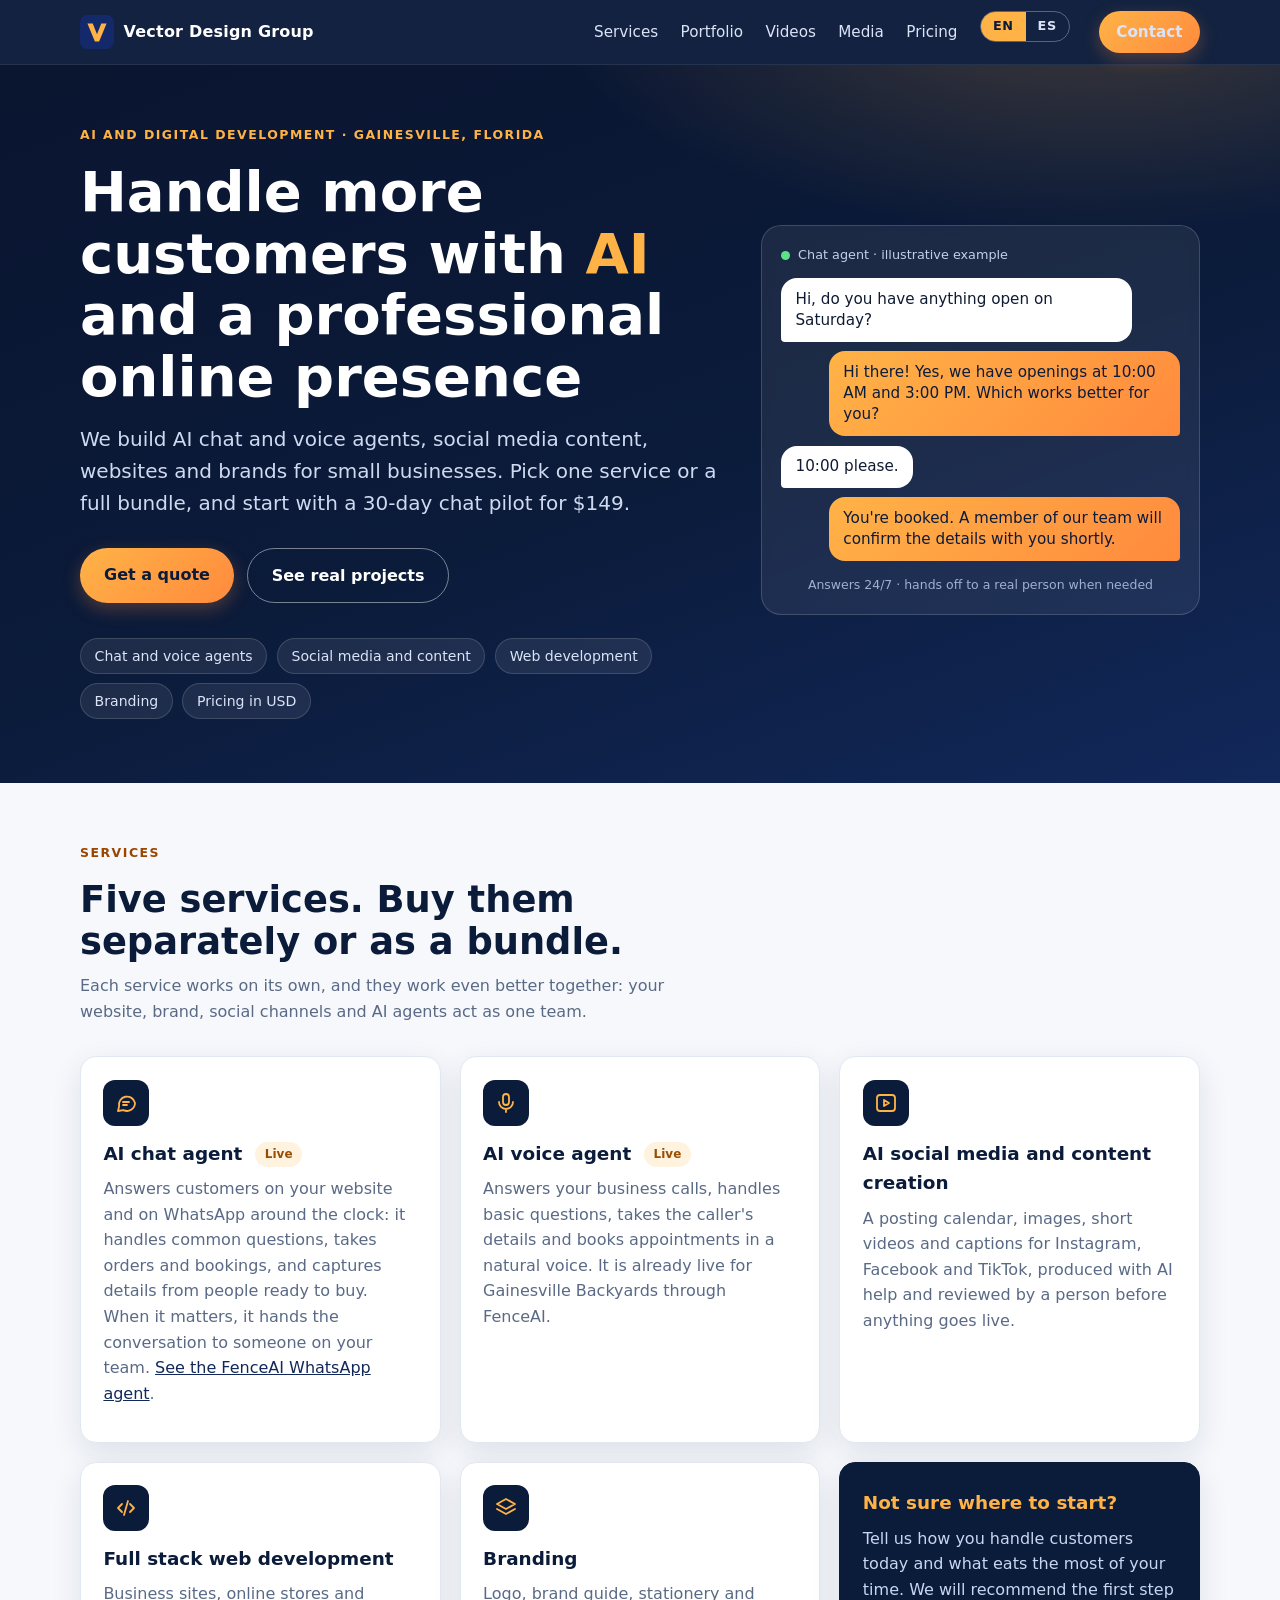
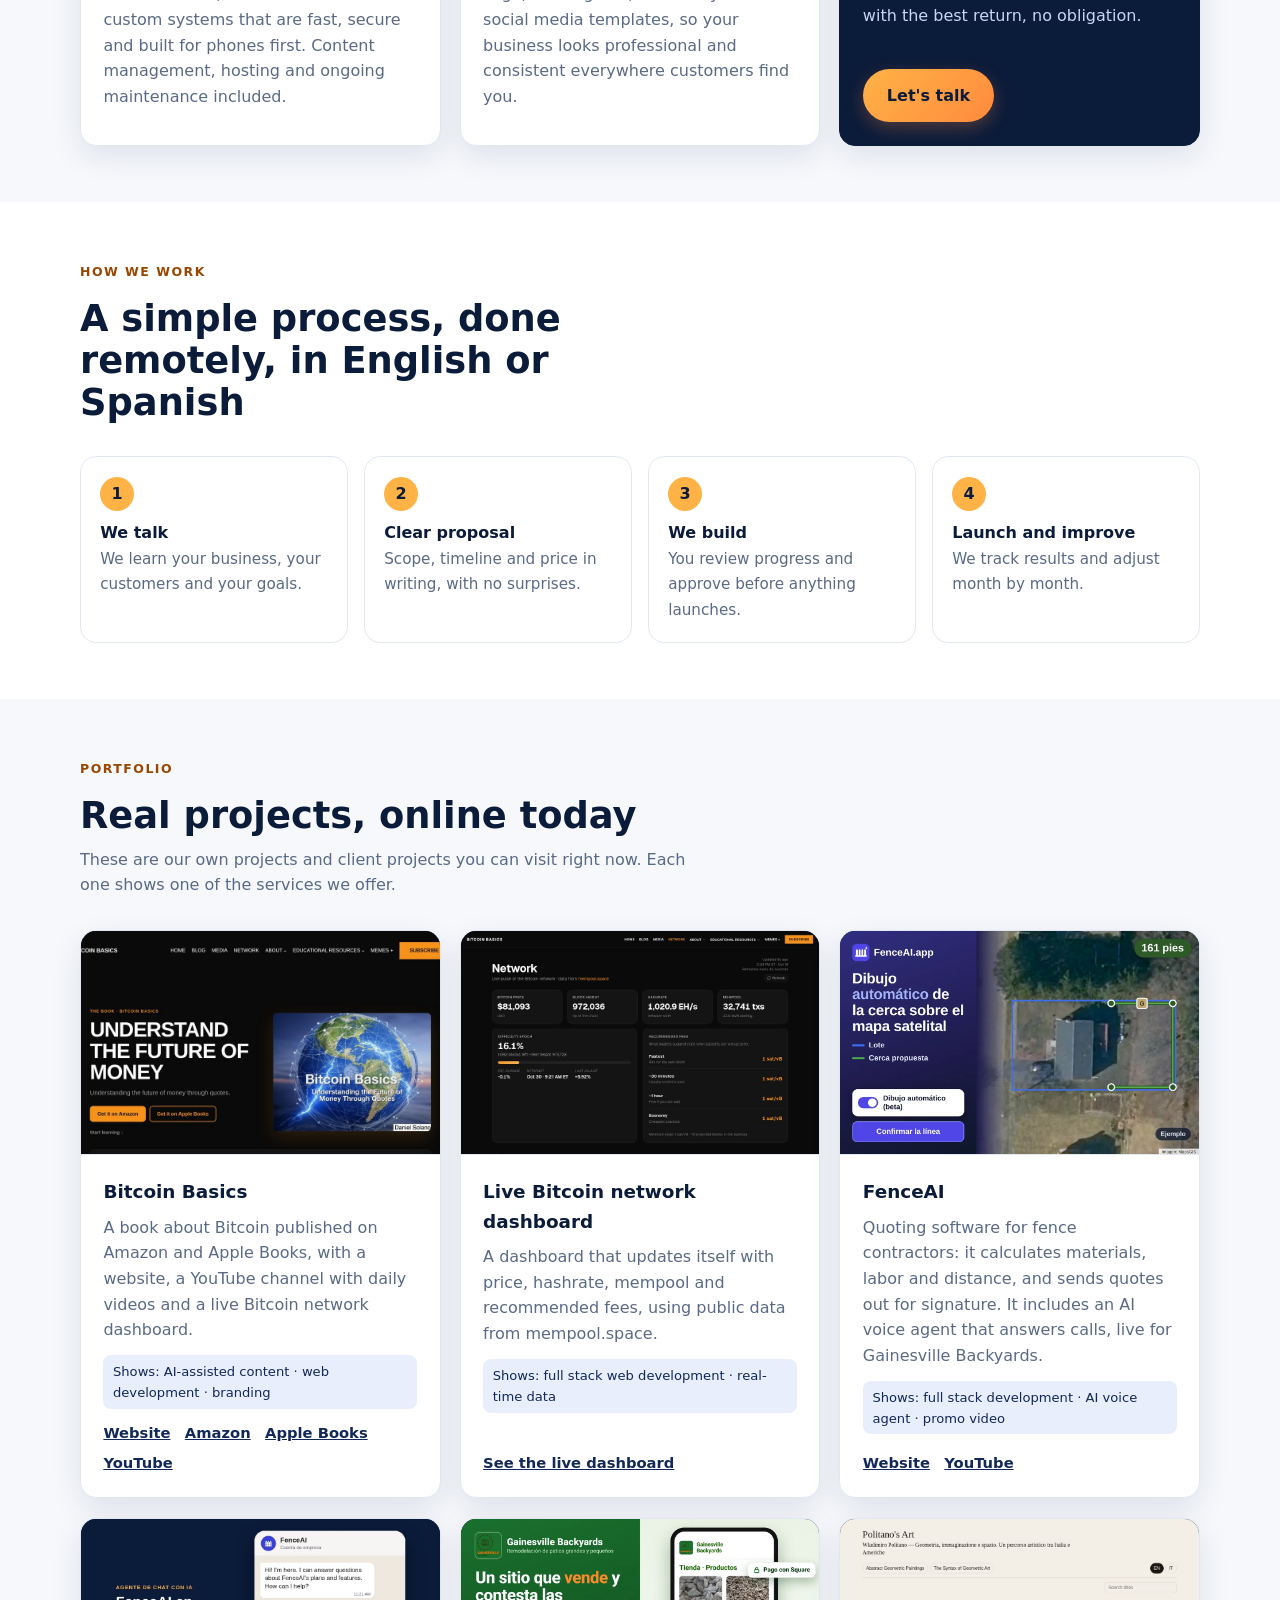
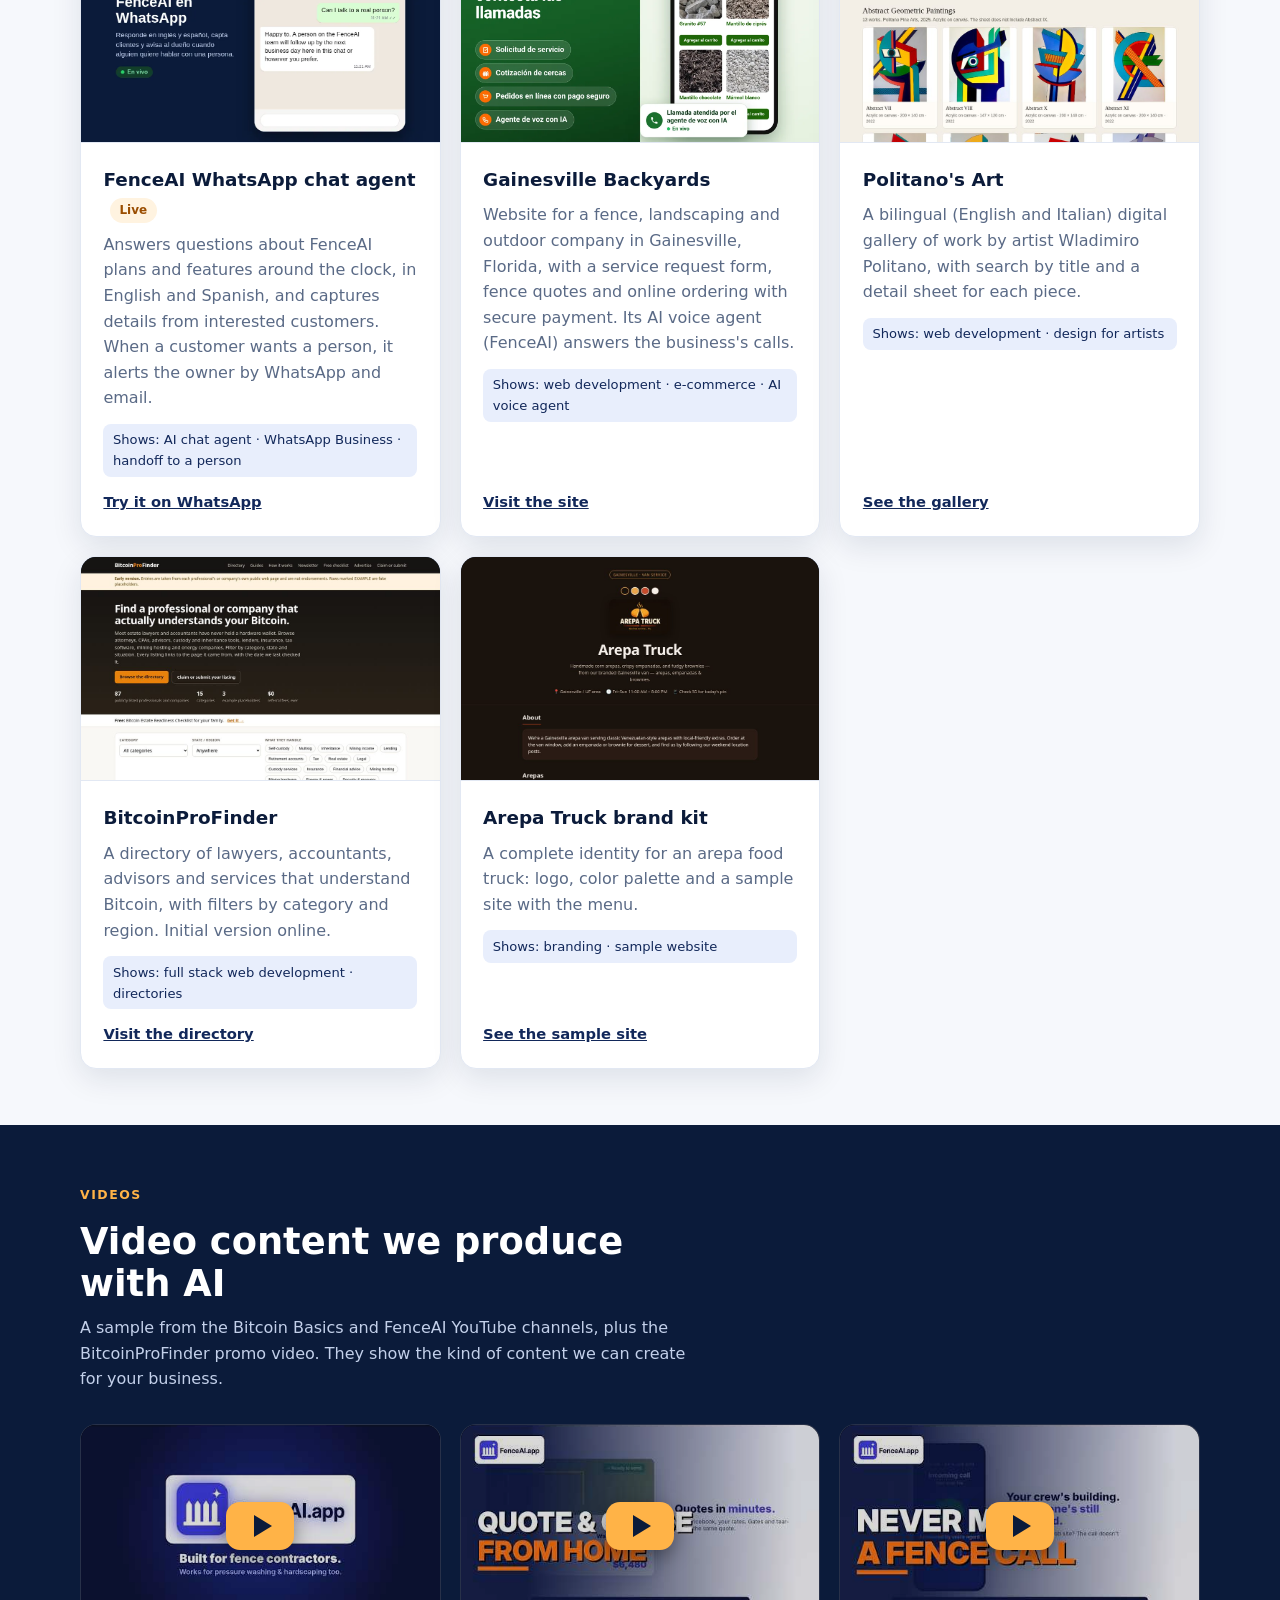
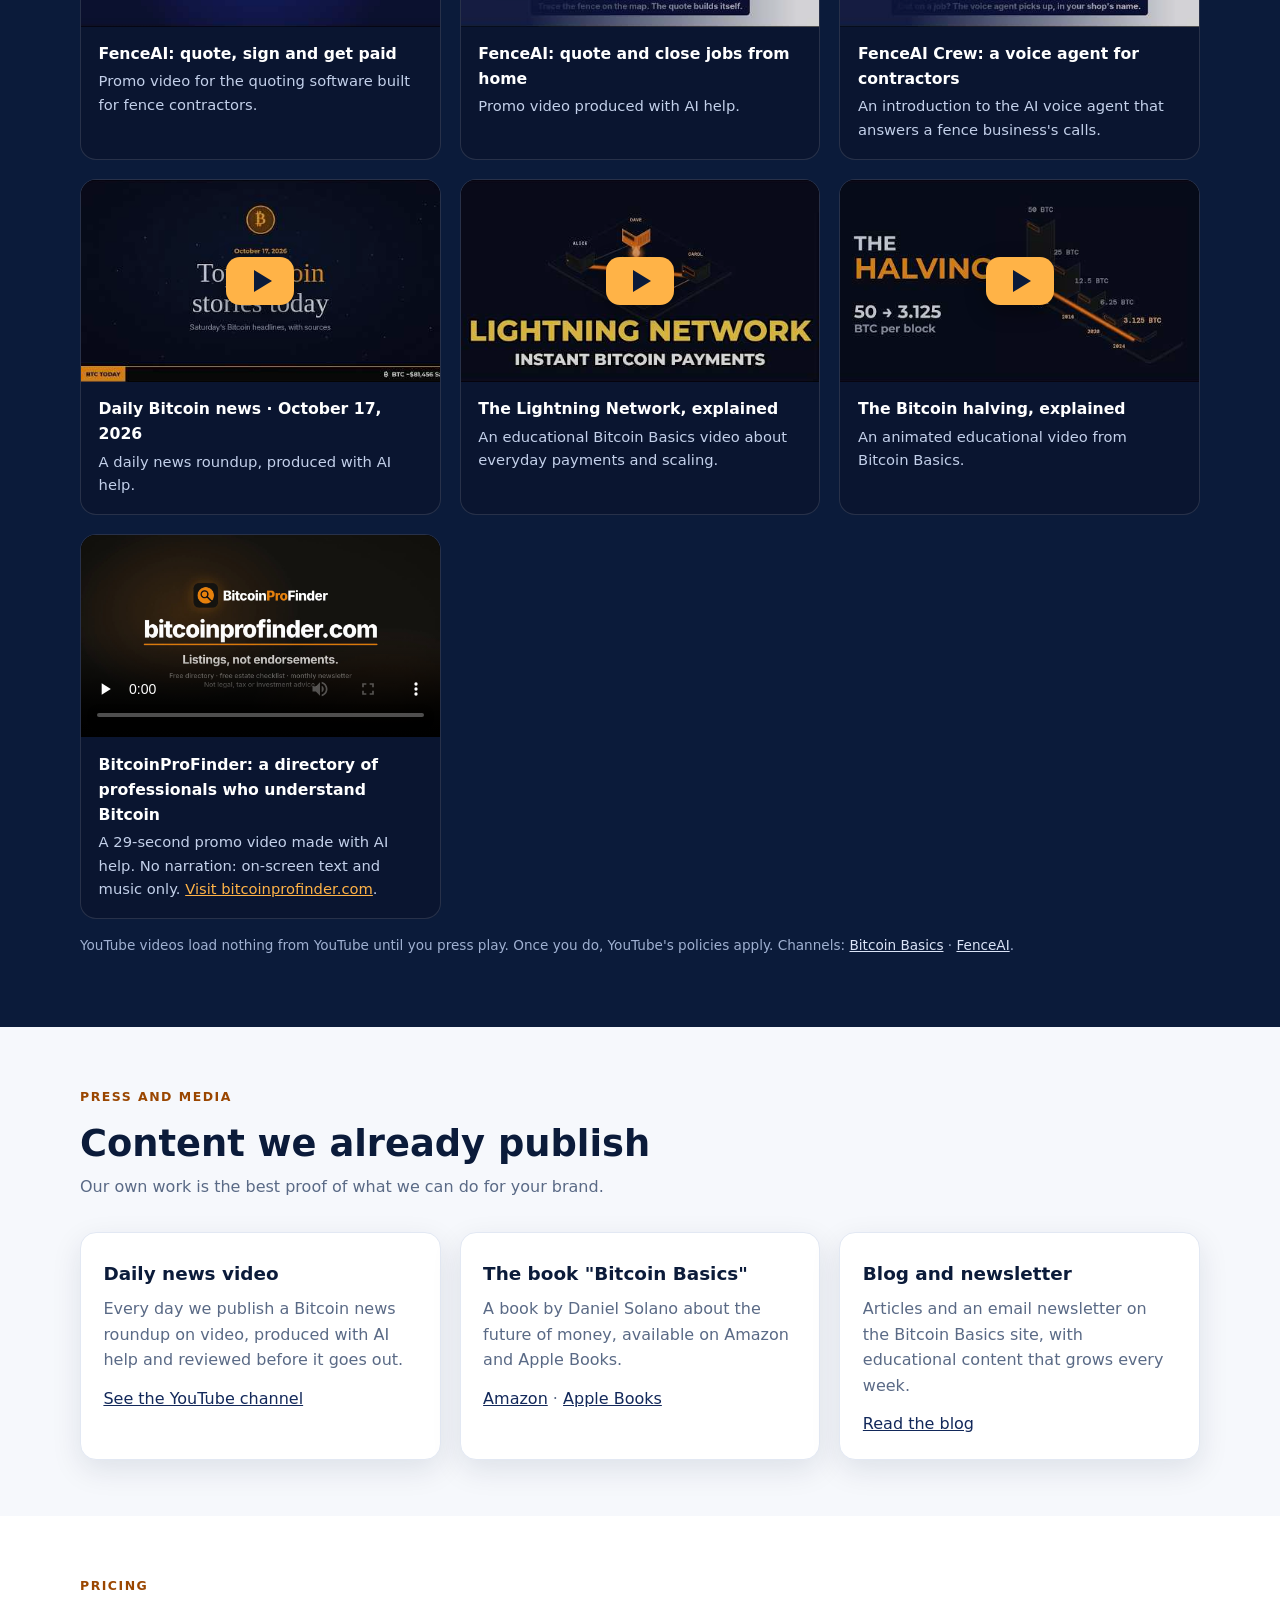
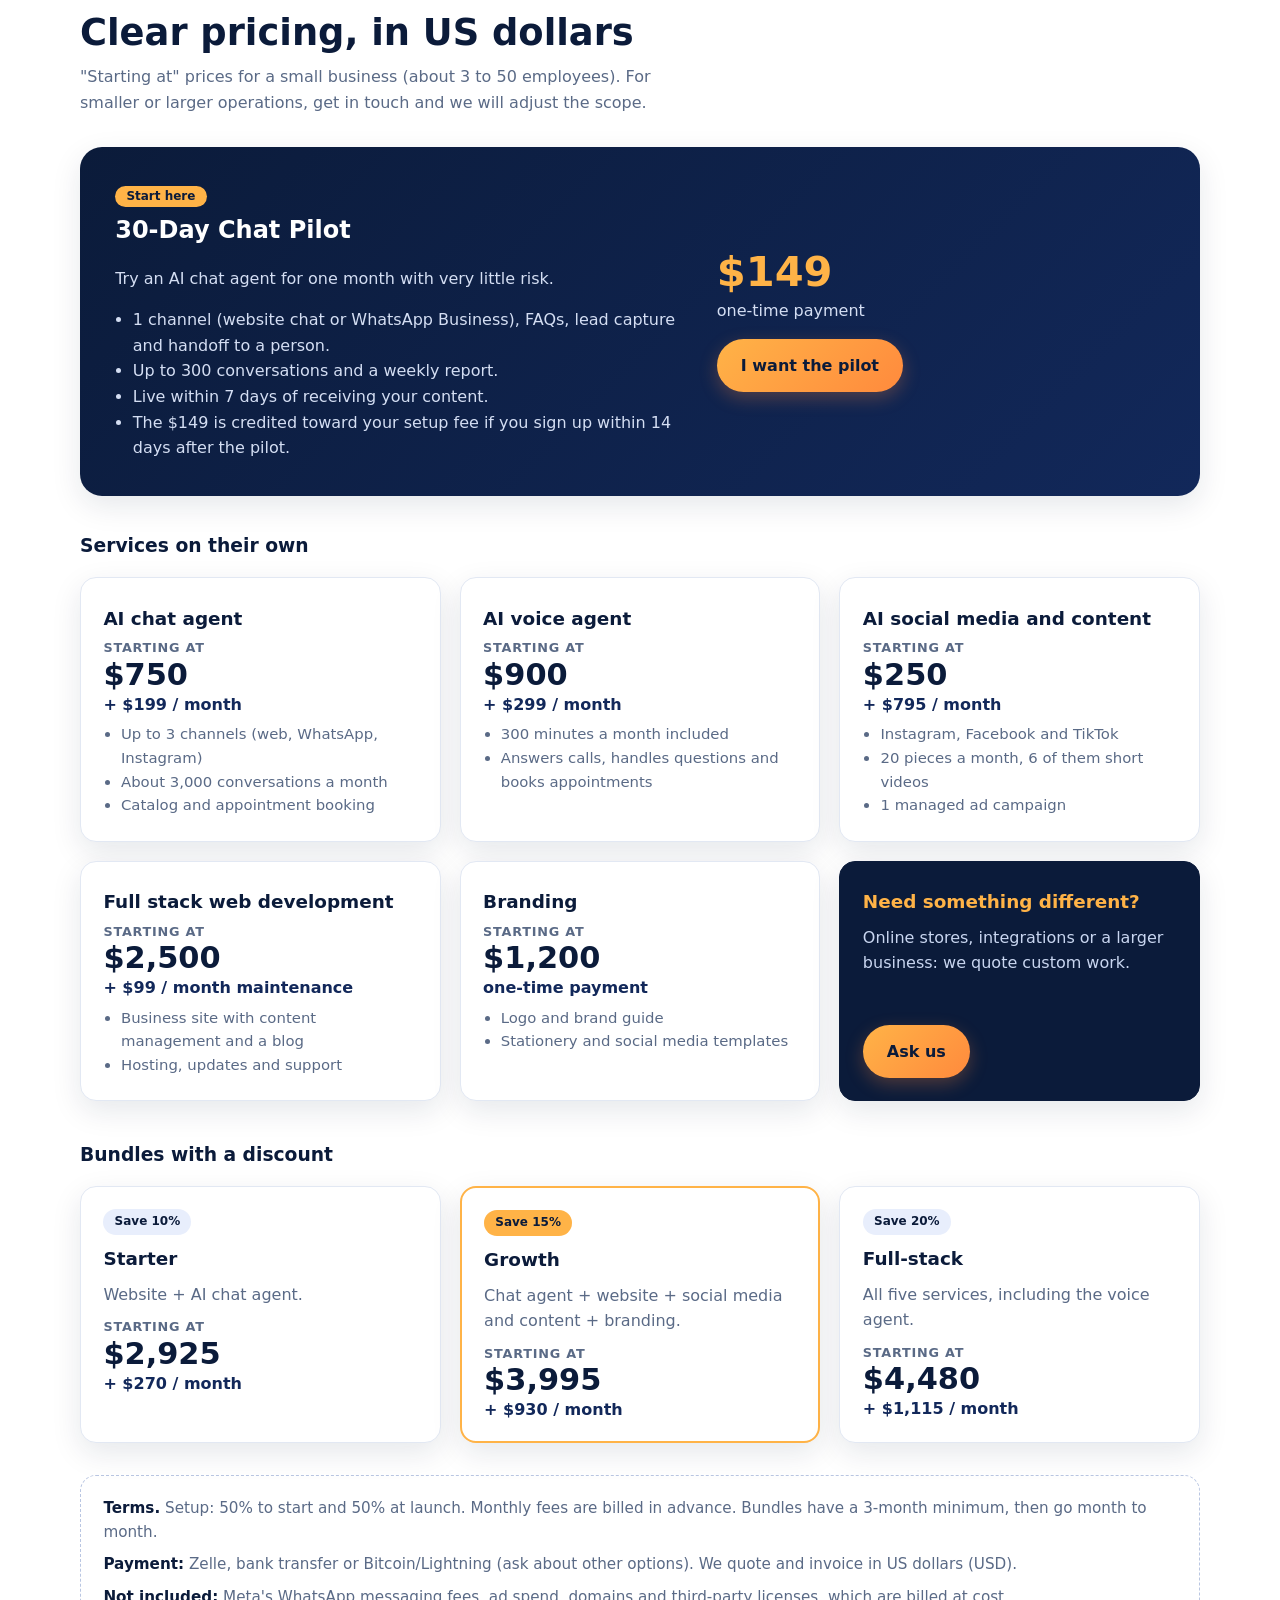
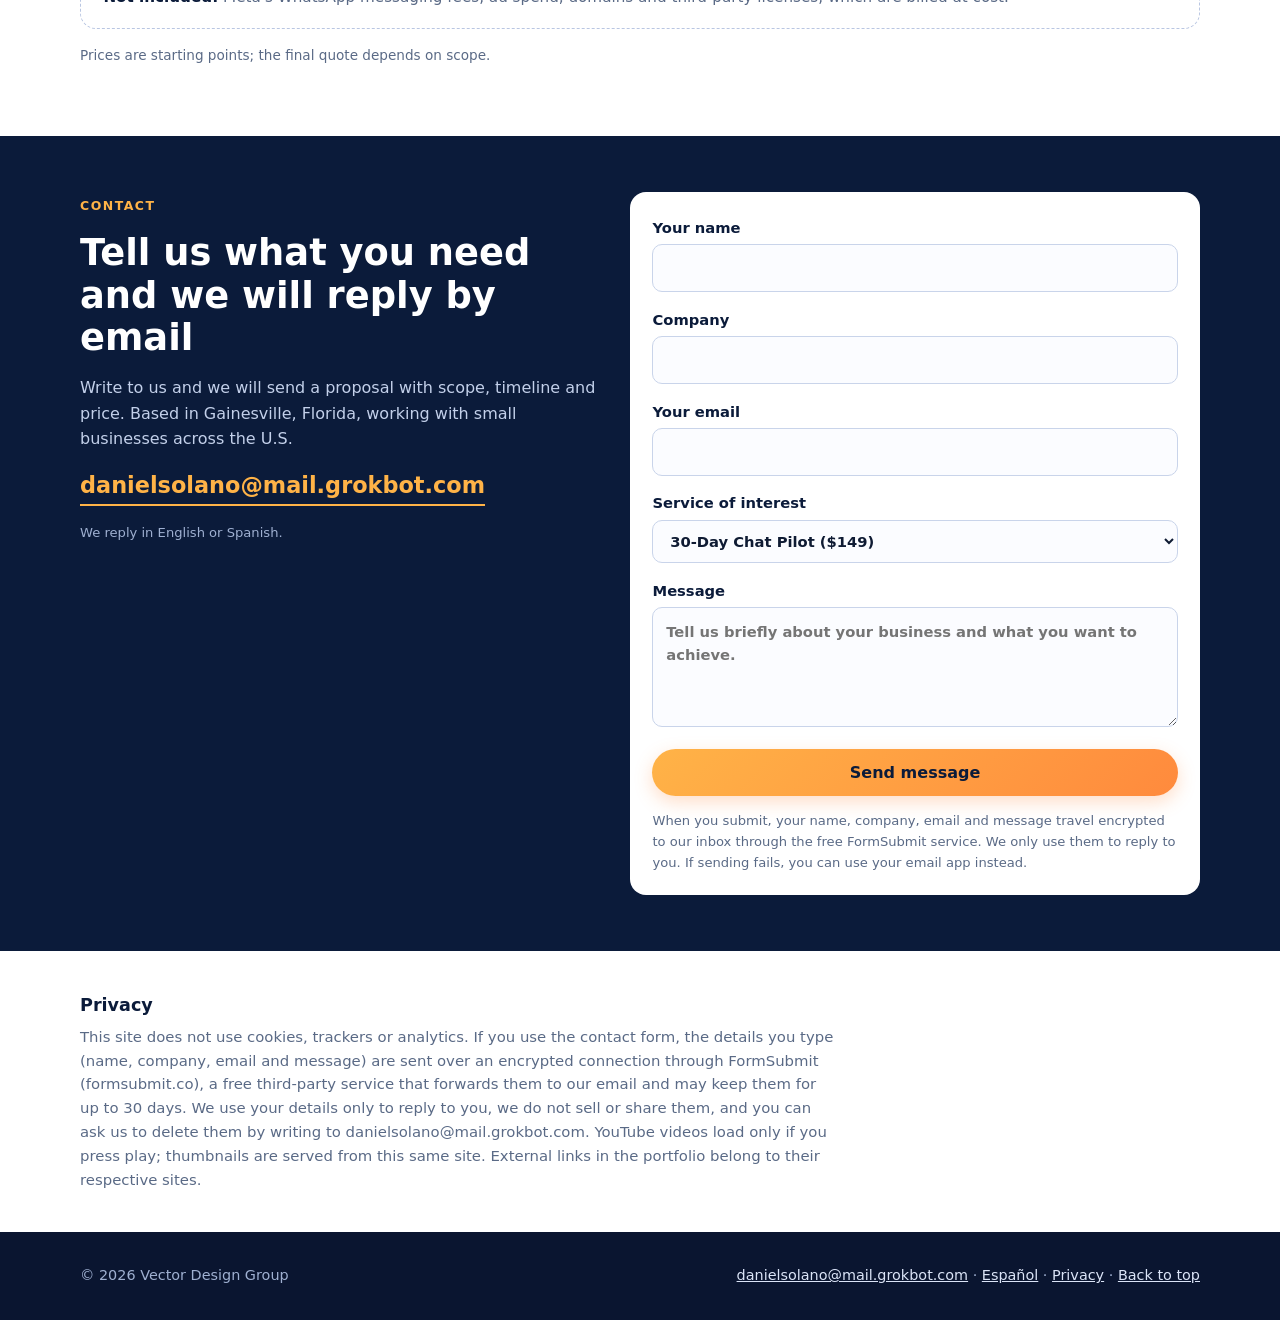
==== en/index.html @ 8db496e5 "Add English version for the USA (/en/) with USD pricing and EN/ES language switch" ====
<!doctype html>
<html lang="en">
<head>
<meta charset="utf-8">
<meta name="viewport" content="width=device-width,initial-scale=1">
<!-- ============================================================
  BRAND NAME (change it here):
  1) the BRAND constant in the <script> at the end of this file
     (updates the header, footer and email subject), and
  2) the <title>, og:title, og:site_name and twitter:title tags in this <head>
     (search and replace "Vector Design Group" in this file).
  The image ../assets/og.png also carries the name (generated from ../assets/og.html).
============================================================ -->
<title>Vector Design Group | AI agents, web and branding for small businesses</title>
<meta name="description" content="AI voice and chat agents, social media and content, full stack web development and branding for U.S. small businesses. Clear USD pricing, starting with a 30-day chat pilot for $149.">
<link rel="canonical" href="https://vectordesigngroup.github.io/consultoria-ia-es/en/">
<link rel="alternate" hreflang="en" href="https://vectordesigngroup.github.io/consultoria-ia-es/en/">
<link rel="alternate" hreflang="es" href="https://vectordesigngroup.github.io/consultoria-ia-es/">
<meta name="theme-color" content="#0b1b3a">
<link rel="icon" href="../assets/favicon.svg" type="image/svg+xml">
<link rel="icon" href="../assets/favicon.png" type="image/png" sizes="64x64">
<link rel="apple-touch-icon" href="../assets/favicon.png">
<meta property="og:type" content="website">
<meta property="og:locale" content="en_US">
<meta property="og:site_name" content="Vector Design Group">
<meta property="og:title" content="Vector Design Group | AI agents, web and branding for small businesses">
<meta property="og:description" content="AI voice and chat agents, social media content, web development and branding. Start with a 30-day chat pilot for $149.">
<meta property="og:url" content="https://vectordesigngroup.github.io/consultoria-ia-es/en/">
<meta property="og:image" content="https://vectordesigngroup.github.io/consultoria-ia-es/assets/og.png">
<meta property="og:image:width" content="1200">
<meta property="og:image:height" content="630">
<meta property="og:image:alt" content="Vector Design Group: AI and digital development for small businesses">
<meta name="twitter:card" content="summary_large_image">
<meta name="twitter:title" content="Vector Design Group | AI agents, web and branding for small businesses">
<meta name="twitter:description" content="AI voice and chat agents, social media content, web development and branding for U.S. small businesses.">
<meta name="twitter:image" content="https://vectordesigngroup.github.io/consultoria-ia-es/assets/og.png">
<link rel="stylesheet" href="../assets/styles.css">
<script type="application/ld+json">
{"@context":"https://schema.org","@type":"ProfessionalService","name":"Vector Design Group","url":"https://vectordesigngroup.github.io/consultoria-ia-es/en/","email":"danielsolano@mail.grokbot.com","description":"AI voice and chat agents, social media and content, full stack web development and branding for U.S. small businesses.","areaServed":"United States","address":{"@type":"PostalAddress","addressLocality":"Gainesville","addressRegion":"FL","addressCountry":"US"},"inLanguage":"en"}
</script>
</head>
<body>
<a class="skip" href="#content">Skip to content</a>

<header class="site-header">
  <div class="wrap bar">
    <a class="brand" href="#home">
      <svg viewBox="0 0 64 64" aria-hidden="true"><rect width="64" height="64" rx="14" fill="#13296a"/><path d="M14 16h10l8 20 8-20h10L36 50h-8z" fill="#ffb347"/></svg>
      <span data-brand>Vector Design Group</span>
    </a>
    <button class="nav-toggle" aria-expanded="false" aria-controls="nav">Menu</button>
    <nav class="nav" id="nav" aria-label="Main">
      <a href="#services">Services</a>
      <a href="#portfolio">Portfolio</a>
      <a href="#videos">Videos</a>
      <a href="#media">Media</a>
      <a href="#pricing">Pricing</a>
      <span class="langsw" role="group" aria-label="Language"><a href="./" lang="en" hreflang="en" aria-current="true">EN</a><a href="../" lang="es" hreflang="es">ES</a></span>
      <a class="btn" href="#contact">Contact</a>
    </nav>
  </div>
</header>

<main id="content">
<section class="hero" id="home">
  <div class="wrap hero-grid">
   <div>
    <span class="eyebrow">AI and digital development · Gainesville, Florida</span>
    <h1>Handle more customers with <em>AI</em> and a professional online presence</h1>
    <p class="lead">We build AI chat and voice agents, social media content, websites and brands for small businesses. Pick one service or a full bundle, and start with a 30-day chat pilot for $149.</p>
    <div class="cta">
      <a class="btn" href="#contact">Get a quote</a>
      <a class="btn ghost" href="#portfolio">See real projects</a>
    </div>
    <ul class="chips" aria-label="What we offer">
      <li>Chat and voice agents</li><li>Social media and content</li><li>Web development</li><li>Branding</li><li>Pricing in USD</li>
    </ul>
   </div>
   <aside class="mock" aria-label="Illustrative example of a conversation with a chat agent">
    <div class="mock-top"><span class="dot"></span> Chat agent · illustrative example</div>
    <p class="msg in">Hi, do you have anything open on Saturday?</p>
    <p class="msg out">Hi there! Yes, we have openings at 10:00 AM and 3:00 PM. Which works better for you?</p>
    <p class="msg in">10:00 please.</p>
    <p class="msg out">You're booked. A member of our team will confirm the details with you shortly.</p>
    <p class="mock-foot">Answers 24/7 · hands off to a real person when needed</p>
   </aside>
  </div>
</section>

<section id="services">
  <div class="wrap">
    <div class="sec-head">
      <span class="eyebrow">Services</span>
      <h2>Five services. Buy them separately or as a bundle.</h2>
      <p>Each service works on its own, and they work even better together: your website, brand, social channels and AI agents act as one team.</p>
    </div>
    <div class="grid c3">
      <article class="card">
        <div class="icon"><svg viewBox="0 0 24 24" aria-hidden="true"><path d="M21 12a8 8 0 0 1-11.6 7.1L4 20l1.1-4.6A8 8 0 1 1 21 12z"/><path d="M9 11h6M9 14h4"/></svg></div>
        <h3>AI chat agent <span class="tag">Live</span></h3>
        <p>Answers customers on your website and on WhatsApp around the clock: it handles common questions, takes orders and bookings, and captures details from people ready to buy. When it matters, it hands the conversation to someone on your team. <a href="#fenceai-whatsapp">See the FenceAI WhatsApp agent</a>.</p>
      </article>
      <article class="card">
        <div class="icon"><svg viewBox="0 0 24 24" aria-hidden="true"><rect x="9" y="3" width="6" height="11" rx="3"/><path d="M5 11a7 7 0 0 0 14 0M12 18v3"/></svg></div>
        <h3>AI voice agent <span class="tag">Live</span></h3>
        <p>Answers your business calls, handles basic questions, takes the caller's details and books appointments in a natural voice. It is already live for Gainesville Backyards through FenceAI.</p>
      </article>
      <article class="card">
        <div class="icon"><svg viewBox="0 0 24 24" aria-hidden="true"><rect x="3" y="4" width="18" height="16" rx="3"/><path d="m10 9 5 3-5 3z"/></svg></div>
        <h3>AI social media and content creation</h3>
        <p>A posting calendar, images, short videos and captions for Instagram, Facebook and TikTok, produced with AI help and reviewed by a person before anything goes live.</p>
      </article>
      <article class="card">
        <div class="icon"><svg viewBox="0 0 24 24" aria-hidden="true"><path d="m8 8-4 4 4 4M16 8l4 4-4 4M14 5l-4 14"/></svg></div>
        <h3>Full stack web development</h3>
        <p>Business sites, online stores and custom systems that are fast, secure and built for phones first. Content management, hosting and ongoing maintenance included.</p>
      </article>
      <article class="card">
        <div class="icon"><svg viewBox="0 0 24 24" aria-hidden="true"><path d="M12 3 3 8l9 5 9-5z"/><path d="m3 13 9 5 9-5"/></svg></div>
        <h3>Branding</h3>
        <p>Logo, brand guide, stationery and social media templates, so your business looks professional and consistent everywhere customers find you.</p>
      </article>
      <article class="card" style="background:var(--navy);color:#fff;border-color:var(--navy)">
        <h3 style="color:var(--accent)">Not sure where to start?</h3>
        <p style="color:#c9d6f0">Tell us how you handle customers today and what eats the most of your time. We will recommend the first step with the best return, no obligation.</p>
        <a class="btn" href="#contact" style="margin-top:auto;align-self:flex-start">Let's talk</a>
      </article>
    </div>
  </div>
</section>

<section class="alt" id="how-we-work">
  <div class="wrap">
    <div class="sec-head">
      <span class="eyebrow">How we work</span>
      <h2>A simple process, done remotely, in English or Spanish</h2>
    </div>
    <ol class="steps">
      <li><strong>We talk</strong><span>We learn your business, your customers and your goals.</span></li>
      <li><strong>Clear proposal</strong><span>Scope, timeline and price in writing, with no surprises.</span></li>
      <li><strong>We build</strong><span>You review progress and approve before anything launches.</span></li>
      <li><strong>Launch and improve</strong><span>We track results and adjust month by month.</span></li>
    </ol>
  </div>
</section>

<section id="portfolio">
  <div class="wrap">
    <div class="sec-head">
      <span class="eyebrow">Portfolio</span>
      <h2>Real projects, online today</h2>
      <p>These are our own projects and client projects you can visit right now. Each one shows one of the services we offer.</p>
    </div>
    <div class="grid c3">
      <article class="card proj">
        <img src="../assets/img/bitcoinbasics.jpg" width="1000" height="562" loading="lazy" alt="Home page of the Bitcoin Basics website with the book cover">
        <div class="body">
          <h3>Bitcoin Basics</h3>
          <p>A book about Bitcoin published on Amazon and Apple Books, with a website, a YouTube channel with daily videos and a live Bitcoin network dashboard.</p>
          <div class="demo">Shows: AI-assisted content · web development · branding</div>
          <div class="links">
            <a href="https://bitcoinbasicsbook.com" target="_blank" rel="noopener">Website</a>
            <a href="https://www.amazon.com/dp/B0DXBVWNL7" target="_blank" rel="noopener">Amazon</a>
            <a href="https://books.apple.com/us/book/id6747541944" target="_blank" rel="noopener">Apple Books</a>
            <a href="https://www.youtube.com/@bitcoinbasics-book" target="_blank" rel="noopener">YouTube</a>
          </div>
        </div>
      </article>
      <article class="card proj">
        <img src="../assets/img/network.jpg" width="1000" height="625" loading="lazy" alt="Live Bitcoin network dashboard showing price, block height, hashrate and fees">
        <div class="body">
          <h3>Live Bitcoin network dashboard</h3>
          <p>A dashboard that updates itself with price, hashrate, mempool and recommended fees, using public data from mempool.space.</p>
          <div class="demo">Shows: full stack web development · real-time data</div>
          <div class="links"><a href="https://bitcoin-basics-network.vercel.app" target="_blank" rel="noopener">See the live dashboard</a></div>
        </div>
      </article>
      <article class="card proj">
        <img src="../assets/img/fenceai-mapa-satelital.webp" width="1200" height="750" loading="lazy" decoding="async" alt="Example of FenceAI auto-draw on an aerial image of a house: the property outline in blue and the proposed fence in green around the backyard, with a gate marked and a total length of 161 feet. Beside it, the auto-draw toggle (beta) and the Confirm line button">
        <div class="body">
          <h3>FenceAI</h3>
          <p>Quoting software for fence contractors: it calculates materials, labor and distance, and sends quotes out for signature. It includes an AI voice agent that answers calls, live for Gainesville Backyards.</p>
          <div class="demo">Shows: full stack development · AI voice agent · promo video</div>
          <div class="links">
            <a href="https://fenceai.app" target="_blank" rel="noopener">Website</a>
            <a href="https://www.youtube.com/@FenceAI" target="_blank" rel="noopener">YouTube</a>
          </div>
        </div>
      </article>
      <article class="card proj" id="fenceai-whatsapp">
        <img src="../assets/img/fenceai-whatsapp.webp" width="1000" height="625" loading="lazy" decoding="async" alt="WhatsApp conversation with the FenceAI agent: it greets the customer, offers to answer questions about plans and features, and when the customer asks for a person it confirms that someone from the team will follow up">
        <div class="body">
          <h3>FenceAI WhatsApp chat agent <span class="tag">Live</span></h3>
          <p>Answers questions about FenceAI plans and features around the clock, in English and Spanish, and captures details from interested customers. When a customer wants a person, it alerts the owner by WhatsApp and email.</p>
          <div class="demo">Shows: AI chat agent · WhatsApp Business · handoff to a person</div>
          <div class="links"><a href="https://wa.me/16202998684?text=Hi%20FenceAI" target="_blank" rel="noopener">Try it on WhatsApp</a></div>
        </div>
      </article>
      <article class="card proj">
        <img src="../assets/img/gbackyards-tienda.webp" width="1200" height="750" loading="lazy" decoding="async" alt="Gainesville Backyards: a site that sells and answers the phone. A phone shows the online store with granite, cypress mulch, chocolate mulch and white marble, each with an add to cart button, next to notices for Square payment and a call answered by the AI voice agent. Beside it: service request, fence quote, online orders with secure payment and AI voice agent">
        <div class="body">
          <h3>Gainesville Backyards</h3>
          <p>Website for a fence, landscaping and outdoor company in Gainesville, Florida, with a service request form, fence quotes and online ordering with secure payment. Its AI voice agent (FenceAI) answers the business's calls.</p>
          <div class="demo">Shows: web development · e-commerce · AI voice agent</div>
          <div class="links"><a href="https://gainesvillebackyards.com" target="_blank" rel="noopener">Visit the site</a></div>
        </div>
      </article>
      <article class="card proj">
        <img src="../assets/img/politano.jpg" width="1000" height="625" loading="lazy" alt="Politano's Art online gallery with abstract geometric paintings">
        <div class="body">
          <h3>Politano's Art</h3>
          <p>A bilingual (English and Italian) digital gallery of work by artist Wladimiro Politano, with search by title and a detail sheet for each piece.</p>
          <div class="demo">Shows: web development · design for artists</div>
          <div class="links"><a href="https://vectordesigngroup.github.io/politano-art/" target="_blank" rel="noopener">See the gallery</a></div>
        </div>
      </article>
      <article class="card proj">
        <img src="../assets/img/bpf.jpg" width="1000" height="625" loading="lazy" alt="BitcoinProFinder directory with filters by category and state">
        <div class="body">
          <h3>BitcoinProFinder</h3>
          <p>A directory of lawyers, accountants, advisors and services that understand Bitcoin, with filters by category and region. Initial version online.</p>
          <div class="demo">Shows: full stack web development · directories</div>
          <div class="links"><a href="https://bitcoinprofinder.com" target="_blank" rel="noopener">Visit the directory</a></div>
        </div>
      </article>
      <article class="card proj">
        <img src="../assets/img/arepa.jpg" width="1000" height="625" loading="lazy" alt="Arepa Truck sample site with logo and color palette">
        <div class="body">
          <h3>Arepa Truck brand kit</h3>
          <p>A complete identity for an arepa food truck: logo, color palette and a sample site with the menu.</p>
          <div class="demo">Shows: branding · sample website</div>
          <div class="links"><a href="https://vectordesigngroup.github.io/arepa-truck-gnv/" target="_blank" rel="noopener">See the sample site</a></div>
        </div>
      </article>
    </div>
  </div>
</section>

<section class="dark-sec" id="videos">
  <div class="wrap">
    <div class="sec-head">
      <span class="eyebrow">Videos</span>
      <h2>Video content we produce with AI</h2>
      <p>A sample from the Bitcoin Basics and FenceAI YouTube channels, plus the BitcoinProFinder promo video. They show the kind of content we can create for your business.</p>
    </div>
    <div class="grid c3">
      <figure class="video">
        <button class="yt" type="button" data-yt="Sfcc4AHfA6c" data-title="FenceAI: quote, sign and get paid" aria-label="Play video: FenceAI, quote, sign and get paid">
          <img src="../assets/thumbs/Sfcc4AHfA6c.jpg" width="480" height="360" loading="lazy" alt="Thumbnail of the FenceAI promo video"><span class="play"></span></button>
        <figcaption><strong>FenceAI: quote, sign and get paid</strong>Promo video for the quoting software built for fence contractors.</figcaption>
      </figure>
      <figure class="video">
        <button class="yt" type="button" data-yt="bp-xf2aE8tk" data-title="FenceAI: close jobs from home" aria-label="Play video: FenceAI, close jobs from home">
          <img src="../assets/thumbs/bp-xf2aE8tk.jpg" width="480" height="360" loading="lazy" alt="Thumbnail of the FenceAI video about quoting from home"><span class="play"></span></button>
        <figcaption><strong>FenceAI: quote and close jobs from home</strong>Promo video produced with AI help.</figcaption>
      </figure>
      <figure class="video">
        <button class="yt" type="button" data-yt="46qOiFohtXw" data-title="FenceAI Crew: a voice agent for contractors" aria-label="Play video: FenceAI Crew, a voice agent for contractors">
          <img src="../assets/thumbs/46qOiFohtXw.jpg" width="480" height="360" loading="lazy" alt="Thumbnail of the video about the FenceAI Crew voice agent"><span class="play"></span></button>
        <figcaption><strong>FenceAI Crew: a voice agent for contractors</strong>An introduction to the AI voice agent that answers a fence business's calls.</figcaption>
      </figure>
      <figure class="video">
        <button class="yt" type="button" data-yt="Y1odNfeomoY" data-title="Daily Bitcoin news, October 17, 2026" aria-label="Play video: daily Bitcoin news for October 17, 2026">
          <img src="../assets/thumbs/Y1odNfeomoY.jpg" width="480" height="360" loading="lazy" alt="Thumbnail of the daily Bitcoin news video"><span class="play"></span></button>
        <figcaption><strong>Daily Bitcoin news · October 17, 2026</strong>A daily news roundup, produced with AI help.</figcaption>
      </figure>
      <figure class="video">
        <button class="yt" type="button" data-yt="lJUx8ec4j5s" data-title="The Lightning Network explained" aria-label="Play video: the Lightning Network explained">
          <img src="../assets/thumbs/lJUx8ec4j5s.jpg" width="480" height="360" loading="lazy" alt="Thumbnail of the video explaining the Lightning Network"><span class="play"></span></button>
        <figcaption><strong>The Lightning Network, explained</strong>An educational Bitcoin Basics video about everyday payments and scaling.</figcaption>
      </figure>
      <figure class="video">
        <button class="yt" type="button" data-yt="b91aWRm0B8I" data-title="The Bitcoin halving explained" aria-label="Play video: the Bitcoin halving explained">
          <img src="../assets/thumbs/b91aWRm0B8I.jpg" width="480" height="360" loading="lazy" alt="Thumbnail of the video explaining the Bitcoin halving"><span class="play"></span></button>
        <figcaption><strong>The Bitcoin halving, explained</strong>An animated educational video from Bitcoin Basics.</figcaption>
      </figure>
      <figure class="video">
        <video controls preload="none" playsinline poster="../assets/bitcoinprofinder-poster.jpg" width="1280" height="720" aria-label="BitcoinProFinder promo video (no narration)">
          <source src="../assets/bitcoinprofinder-promo.mp4" type="video/mp4">
        </video>
        <figcaption><strong>BitcoinProFinder: a directory of professionals who understand Bitcoin</strong>A 29-second promo video made with AI help. No narration: on-screen text and music only. <a href="https://bitcoinprofinder.com" target="_blank" rel="noopener" style="color:#ffb347">Visit bitcoinprofinder.com</a>.</figcaption>
      </figure>
    </div>
    <p class="note">YouTube videos load nothing from YouTube until you press play. Once you do, YouTube's policies apply.
      Channels: <a href="https://www.youtube.com/@bitcoinbasics-book" target="_blank" rel="noopener" style="color:#dbe4f7">Bitcoin Basics</a> · <a href="https://www.youtube.com/@FenceAI" target="_blank" rel="noopener" style="color:#dbe4f7">FenceAI</a>.</p>
  </div>
</section>

<section id="media">
  <div class="wrap">
    <div class="sec-head">
      <span class="eyebrow">Press and media</span>
      <h2>Content we already publish</h2>
      <p>Our own work is the best proof of what we can do for your brand.</p>
    </div>
    <div class="grid c3">
      <article class="card">
        <h3>Daily news video</h3>
        <p>Every day we publish a Bitcoin news roundup on video, produced with AI help and reviewed before it goes out.</p>
        <a href="https://www.youtube.com/@bitcoinbasics-book" target="_blank" rel="noopener">See the YouTube channel</a>
      </article>
      <article class="card">
        <h3>The book "Bitcoin Basics"</h3>
        <p>A book by Daniel Solano about the future of money, available on Amazon and Apple Books.</p>
        <p><a href="https://www.amazon.com/dp/B0DXBVWNL7" target="_blank" rel="noopener">Amazon</a> · <a href="https://books.apple.com/us/book/id6747541944" target="_blank" rel="noopener">Apple Books</a></p>
      </article>
      <article class="card">
        <h3>Blog and newsletter</h3>
        <p>Articles and an email newsletter on the Bitcoin Basics site, with educational content that grows every week.</p>
        <a href="https://bitcoinbasicsbook.com/blog/" target="_blank" rel="noopener">Read the blog</a>
      </article>
    </div>
  </div>
</section>

<section class="alt" id="pricing">
  <div class="wrap">
    <div class="sec-head">
      <span class="eyebrow">Pricing</span>
      <h2>Clear pricing, in US dollars</h2>
      <p>"Starting at" prices for a small business (about 3 to 50 employees). For smaller or larger operations, get in touch and we will adjust the scope.</p>
    </div>

    <div class="pilot">
      <div>
        <span class="badge">Start here</span>
        <h3>30-Day Chat Pilot</h3>
        <p>Try an AI chat agent for one month with very little risk.</p>
        <ul>
          <li>1 channel (website chat or WhatsApp Business), FAQs, lead capture and handoff to a person.</li>
          <li>Up to 300 conversations and a weekly report.</li>
          <li>Live within 7 days of receiving your content.</li>
          <li>The $149 is credited toward your setup fee if you sign up within 14 days after the pilot.</li>
        </ul>
      </div>
      <div>
        <div class="big">$149</div>
        <p style="margin:.3rem 0 1rem">one-time payment</p>
        <a class="btn" href="#contact" data-interest="30-Day Chat Pilot ($149)">I want the pilot</a>
      </div>
    </div>

    <h3 style="color:var(--navy);margin:2.2rem 0 1rem">Services on their own</h3>
    <div class="grid c3">
      <article class="card"><h3>AI chat agent</h3><div class="price"><small>starting at</small>$750<span class="mo">+ $199 / month</span></div><ul><li>Up to 3 channels (web, WhatsApp, Instagram)</li><li>About 3,000 conversations a month</li><li>Catalog and appointment booking</li></ul></article>
      <article class="card"><h3>AI voice agent</h3><div class="price"><small>starting at</small>$900<span class="mo">+ $299 / month</span></div><ul><li>300 minutes a month included</li><li>Answers calls, handles questions and books appointments</li></ul></article>
      <article class="card"><h3>AI social media and content</h3><div class="price"><small>starting at</small>$250<span class="mo">+ $795 / month</span></div><ul><li>Instagram, Facebook and TikTok</li><li>20 pieces a month, 6 of them short videos</li><li>1 managed ad campaign</li></ul></article>
      <article class="card"><h3>Full stack web development</h3><div class="price"><small>starting at</small>$2,500<span class="mo">+ $99 / month maintenance</span></div><ul><li>Business site with content management and a blog</li><li>Hosting, updates and support</li></ul></article>
      <article class="card"><h3>Branding</h3><div class="price"><small>starting at</small>$1,200<span class="mo">one-time payment</span></div><ul><li>Logo and brand guide</li><li>Stationery and social media templates</li></ul></article>
      <article class="card" style="background:var(--navy);border-color:var(--navy);color:#fff"><h3 style="color:var(--accent)">Need something different?</h3><p style="color:#c9d6f0">Online stores, integrations or a larger business: we quote custom work.</p><a class="btn" href="#contact" style="margin-top:auto;align-self:flex-start">Ask us</a></article>
    </div>

    <h3 style="color:var(--navy);margin:2.4rem 0 1rem">Bundles with a discount</h3>
    <div class="grid c3">
      <article class="card"><span class="badge" style="background:#e8eefc;color:var(--navy)">Save 10%</span><h3>Starter</h3><p>Website + AI chat agent.</p><div class="price"><small>starting at</small>$2,925<span class="mo">+ $270 / month</span></div></article>
      <article class="card feat"><span class="badge">Save 15%</span><h3>Growth</h3><p>Chat agent + website + social media and content + branding.</p><div class="price"><small>starting at</small>$3,995<span class="mo">+ $930 / month</span></div></article>
      <article class="card"><span class="badge" style="background:#e8eefc;color:var(--navy)">Save 20%</span><h3>Full-stack</h3><p>All five services, including the voice agent.</p><div class="price"><small>starting at</small>$4,480<span class="mo">+ $1,115 / month</span></div></article>
    </div>

    <div class="terms" style="margin-top:2rem">
      <p style="margin:0 0 .5rem"><strong>Terms.</strong> Setup: 50% to start and 50% at launch. Monthly fees are billed in advance. Bundles have a 3-month minimum, then go month to month.</p>
      <p style="margin:0 0 .5rem"><strong>Payment:</strong> Zelle, bank transfer or Bitcoin/Lightning (ask about other options). We quote and invoice in US dollars (USD).</p>
      <p style="margin:0"><strong>Not included:</strong> Meta's WhatsApp messaging fees, ad spend, domains and third-party licenses, which are billed at cost.</p>
    </div>
    <p class="fine">Prices are starting points; the final quote depends on scope.</p>
  </div>
</section>

<section class="dark-sec" id="contact">
  <div class="wrap contact-grid">
    <div>
      <span class="eyebrow">Contact</span>
      <h2 style="font-size:clamp(1.6rem,4.5vw,2.3rem);line-height:1.15;margin:.2rem 0 .8rem">Tell us what you need and we will reply by email</h2>
      <p style="color:#c3d0ea">Write to us and we will send a proposal with scope, timeline and price. Based in Gainesville, Florida, working with small businesses across the U.S.</p>
      <p><a class="mail-big" href="mailto:danielsolano@mail.grokbot.com">danielsolano@mail.grokbot.com</a></p>
      <p class="hint" style="color:#9fb0d1">We reply in English or Spanish.</p>
    </div>
    <form id="form" action="https://formsubmit.co/18d09dc0ce548ac0be06049774570b57" method="POST" novalidate>
      <input type="hidden" name="_subject" value="Inquiry from the Vector Design Group website (English)">
      <input type="hidden" name="_captcha" value="false">
      <input type="hidden" name="_template" value="table">
      <input type="hidden" name="_next" value="https://vectordesigngroup.github.io/consultoria-ia-es/en/?sent=1#contact">
      <div class="hp" aria-hidden="true"><label>Leave this field empty<input type="text" name="_honey" tabindex="-1" autocomplete="off"></label></div>
      <div><label for="nombre">Your name<input id="nombre" name="nombre" autocomplete="name" required maxlength="100"></label></div>
      <div><label for="empresa">Company<input id="empresa" name="empresa" autocomplete="organization" maxlength="100"></label></div>
      <div><label for="correo">Your email<input id="correo" name="email" type="email" autocomplete="email" required maxlength="150"></label></div>
      <div><label for="servicio">Service of interest
        <select id="servicio" name="servicio">
          <option>30-Day Chat Pilot ($149)</option>
          <option>AI chat agent</option>
          <option>AI voice agent</option>
          <option>AI social media and content</option>
          <option>Full stack web development</option>
          <option>Branding</option>
          <option>Starter bundle</option>
          <option>Growth bundle</option>
          <option>Full-stack bundle</option>
          <option>Not sure, I need guidance</option>
        </select></label></div>
      <div><label for="mensaje">Message<textarea id="mensaje" name="mensaje" maxlength="2000" placeholder="Tell us briefly about your business and what you want to achieve."></textarea></label></div>
      <button class="btn" type="submit" id="enviar">Send message</button>
      <p id="form-status" class="form-status" role="status" aria-live="polite" tabindex="-1"></p>
      <p class="hint">When you submit, your name, company, email and message travel encrypted to our inbox through the free FormSubmit service. We only use them to reply to you. If sending fails, you can use your email app instead.</p>
    </form>
  </div>
</section>

<section class="privacy" id="privacy">
  <div class="wrap">
    <h2>Privacy</h2>
    <p>This site does not use cookies, trackers or analytics. If you use the contact form, the details you type (name, company, email and message) are sent over an encrypted connection through FormSubmit (formsubmit.co), a free third-party service that forwards them to our email and may keep them for up to 30 days. We use your details only to reply to you, we do not sell or share them, and you can ask us to delete them by writing to danielsolano@mail.grokbot.com. YouTube videos load only if you press play; thumbnails are served from this same site. External links in the portfolio belong to their respective sites.</p>
  </div>
</section>
</main>

<footer>
  <div class="wrap foot">
    <span>© 2026 <span data-brand>Vector Design Group</span></span>
    <span><a href="mailto:danielsolano@mail.grokbot.com">danielsolano@mail.grokbot.com</a> · <a href="../">Español</a> · <a href="#privacy">Privacy</a> · <a href="#home">Back to top</a></span>
  </div>
</footer>

<script>
// ===== BRAND NAME: change only this line (and the <title>/og tags in the <head>) =====
const BRAND = "Vector Design Group";
// =====================================================================================
const EMAIL = "danielsolano@mail.grokbot.com";
document.querySelectorAll("[data-brand]").forEach(e => e.textContent = BRAND);

// Mobile menu
const tg = document.querySelector(".nav-toggle"), nav = document.getElementById("nav");
tg.addEventListener("click", () => { const o = nav.classList.toggle("open"); tg.setAttribute("aria-expanded", o); });
nav.addEventListener("click", e => { if (e.target.tagName === "A" && e.target.getAttribute("href").charAt(0) === "#") { nav.classList.remove("open"); tg.setAttribute("aria-expanded", "false"); } });

// Videos: load YouTube only on click (youtube-nocookie)
document.querySelectorAll("button.yt").forEach(b => b.addEventListener("click", () => {
  const f = document.createElement("iframe");
  f.src = "https://www.youtube-nocookie.com/embed/" + b.dataset.yt + "?autoplay=1&rel=0";
  f.title = b.dataset.title;
  f.allow = "accelerometer; autoplay; encrypted-media; picture-in-picture; fullscreen";
  f.allowFullscreen = true;
  b.replaceChildren(f);
  b.style.cursor = "default";
}));

// Buttons that preselect a service
document.querySelectorAll("[data-interest]").forEach(a => a.addEventListener("click", () => {
  const s = document.getElementById("servicio"); [...s.options].forEach(o => { if (o.text === a.dataset.interest) s.value = o.value || o.text; });
}));

// Form: real send through FormSubmit (AJAX) with an email (mailto) fallback
(function () {
  const form = document.getElementById("form"), st = document.getElementById("form-status"), btn = document.getElementById("enviar");
  const t0 = Date.now(), KEY = "vdg_sends", LIMIT = 3, WINDOW = 3600e3, COOLDOWN = 30e3;
  const v = id => document.getElementById(id).value.trim();
  const say = (msg, ok, html) => { st.className = "form-status " + (ok ? "ok" : "err"); if (html) st.innerHTML = msg; else st.textContent = msg; st.focus(); };
  const mailto = () => {
    const subject = "Inquiry from the website: " + v("servicio");
    const body = "Hello,\n\nMy name is " + v("nombre") + (v("empresa") ? " and I represent " + v("empresa") : "") + ".\n" +
      "I am interested in: " + v("servicio") + ".\n\n" + (v("mensaje") ? v("mensaje") + "\n\n" : "") +
      "My contact email: " + v("correo") + "\n\nThank you.\n(Sent from the " + BRAND + " website)";
    return "mailto:" + EMAIL + "?subject=" + encodeURIComponent(subject) + "&body=" + encodeURIComponent(body);
  };
  const recent = () => { try { return JSON.parse(localStorage.getItem(KEY) || "[]").filter(t => Date.now() - t < WINDOW); } catch (e) { return []; } };
  if (/[?&]sent=1/.test(location.search)) say("Thank you! We got your message and will reply by email within 1 business day.", true);
  form.addEventListener("submit", async e => {
    e.preventDefault();
    if (!form.reportValidity()) return;
    if (form.elements._honey.value) { say("Thank you! We got your message.", true); form.reset(); return; } // bot: silently ignored
    if (Date.now() - t0 < 3000) { say("Please check your details and try again in a few seconds.", false); return; }
    const r = recent();
    if (r.length >= LIMIT || (r.length && Date.now() - r[r.length - 1] < COOLDOWN)) { say("We already sent several messages from this device. Please wait a moment or write to " + EMAIL + ".", false); return; }
    btn.disabled = true; btn.textContent = "Sending…";
    try {
      const body = { nombre: v("nombre"), empresa: v("empresa"), email: v("correo"), servicio: v("servicio"), mensaje: v("mensaje"),
        _subject: "Inquiry from the website (English): " + v("servicio"), _template: "table", _captcha: "false", _honey: "" };
      const res = await fetch(form.action.replace("formsubmit.co/", "formsubmit.co/ajax/"), { method: "POST", headers: { "Content-Type": "application/json", "Accept": "application/json" }, body: JSON.stringify(body) });
      const data = await res.json().catch(() => ({}));
      if (!res.ok || String(data.success) !== "true") throw new Error("send");
      r.push(Date.now()); try { localStorage.setItem(KEY, JSON.stringify(r)); } catch (e) {}
      form.reset();
      say("Thank you! We got your message and will reply by email within 1 business day.", true);
    } catch (err) {
      say('We could not send your message right now. You can <a href="' + mailto().replace(/"/g, "&quot;") + '">send it from your email app</a> or write to us at ' + EMAIL + ".", false, true);
    } finally { btn.disabled = false; btn.textContent = "Send message"; }
  });
})();
</script>
</body>
</html>
---- assets/styles.css ----
:root{--navy:#0b1b3a;--navy2:#12285a;--navy3:#0a1530;--accent:#ffb347;--accent2:#ff8a3d;--ink:#0f1b33;--muted:#5a6a86;--bg:#f6f8fc;--card:#fff;--line:#e2e8f3;--radius:16px;--shadow:0 10px 30px rgba(11,27,58,.10)}
*{box-sizing:border-box}
html{scroll-behavior:smooth;scroll-padding-top:72px}
body{margin:0;font-family:system-ui,-apple-system,"Segoe UI",Roboto,"Helvetica Neue",Arial,sans-serif;color:var(--ink);background:var(--bg);line-height:1.6;-webkit-text-size-adjust:100%}
img{max-width:100%;display:block}
a{color:var(--navy2)}
.wrap{width:min(1120px,100% - 2.5rem);margin-inline:auto}
.skip{position:absolute;left:-999px;top:0;background:var(--accent);color:var(--navy);padding:.6rem 1rem;z-index:100}
.skip:focus{left:0}
:focus-visible{outline:3px solid var(--accent);outline-offset:2px}
/* header */
.site-header{position:sticky;top:0;z-index:50;background:rgba(11,27,58,.97);backdrop-filter:blur(8px);border-bottom:1px solid rgba(255,255,255,.08)}
.bar{display:flex;align-items:center;justify-content:space-between;min-height:64px;gap:1rem}
.brand{display:flex;align-items:center;gap:.6rem;color:#fff;text-decoration:none;font-weight:700;letter-spacing:.2px}
.brand svg{width:34px;height:34px;flex:none}
.brand span{font-size:1rem;line-height:1.15}
.nav-toggle{background:none;border:1px solid rgba(255,255,255,.3);color:#fff;border-radius:10px;padding:.45rem .8rem;font:inherit;cursor:pointer}
.nav{display:none;position:absolute;left:0;right:0;top:64px;background:var(--navy);padding:.5rem 1.25rem 1.25rem;border-bottom:1px solid rgba(255,255,255,.1)}
.nav.open{display:block}
.nav a{display:block;color:#dbe4f7;text-decoration:none;padding:.7rem 0;border-bottom:1px solid rgba(255,255,255,.07)}
.nav a:hover{color:#fff}
.nav .btn{margin-top:.8rem;text-align:center;border:0}
@media(min-width:900px){.nav-toggle{display:none}.nav{display:flex;position:static;align-items:center;gap:1.4rem;padding:0;border:0;background:none}.nav a{border:0;padding:.3rem 0;font-size:.95rem}.nav .btn{margin:0 0 0 .4rem;padding:.55rem 1.1rem}}
/* buttons */
.btn{display:inline-block;background:linear-gradient(135deg,var(--accent),var(--accent2));color:var(--navy);font-weight:700;text-decoration:none;padding:.85rem 1.5rem;border-radius:999px;border:0;cursor:pointer;font-size:1rem;font-family:inherit;box-shadow:0 6px 18px rgba(255,138,61,.28);transition:transform .15s}
.btn:hover{transform:translateY(-2px)}
.btn.ghost{background:transparent;color:#fff;border:1.5px solid rgba(255,255,255,.45);box-shadow:none}
.btn.dark{background:var(--navy);color:#fff;box-shadow:none}
/* hero */
.hero{background:radial-gradient(900px 400px at 85% -10%,rgba(255,179,71,.22),transparent 60%),linear-gradient(160deg,var(--navy3),var(--navy) 55%,var(--navy2));color:#fff;padding:3.5rem 0 4rem}
.eyebrow{display:inline-block;color:#9a4600;font-weight:700;letter-spacing:.12em;text-transform:uppercase;font-size:.78rem;margin-bottom:.8rem}
.hero h1{font-size:clamp(2rem,6.5vw,3.5rem);line-height:1.1;margin:.2rem 0 1rem;max-width:18ch}
.hero h1 em{font-style:normal;color:var(--accent)}
.hero p.lead{font-size:clamp(1.05rem,2.6vw,1.25rem);color:#cfdaf1;max-width:56ch;margin:0 0 1.8rem}
.cta{display:flex;flex-wrap:wrap;gap:.8rem}
.chips{list-style:none;padding:0;margin:2.2rem 0 0;display:flex;flex-wrap:wrap;gap:.6rem}
.chips li{background:rgba(255,255,255,.08);border:1px solid rgba(255,255,255,.14);padding:.35rem .85rem;border-radius:999px;font-size:.88rem;color:#dbe4f7}
/* sections */
section{padding:3.5rem 0}
.sec-head{max-width:60ch;margin-bottom:2rem}
.sec-head h2{font-size:clamp(1.6rem,4.5vw,2.3rem);line-height:1.15;margin:.2rem 0 .6rem;color:var(--navy)}
.sec-head p{color:var(--muted);margin:0}
.alt{background:#fff}
.dark-sec{background:var(--navy);color:#fff}
.dark-sec .sec-head h2{color:#fff}.dark-sec .sec-head p{color:#c3d0ea}
.grid{display:grid;gap:1.2rem}
@media(min-width:640px){.grid.c2,.grid.c3{grid-template-columns:repeat(2,1fr)}}
@media(min-width:960px){.grid.c3{grid-template-columns:repeat(3,1fr)}}
.card{background:var(--card);border:1px solid var(--line);border-radius:var(--radius);padding:1.4rem;box-shadow:var(--shadow);display:flex;flex-direction:column}
.card h3{margin:.2rem 0 .5rem;color:var(--navy);font-size:1.15rem}
.card p{margin:0 0 .8rem;color:var(--muted)}
.icon{width:46px;height:46px;border-radius:12px;background:var(--navy);display:grid;place-items:center;margin-bottom:.6rem}
.icon svg{width:24px;height:24px;stroke:var(--accent);fill:none;stroke-width:1.8;stroke-linecap:round;stroke-linejoin:round}
.tag{display:inline-block;background:#fff3e0;color:#9a4d00;font-size:.75rem;font-weight:700;padding:.2rem .6rem;border-radius:999px;margin-left:.4rem;vertical-align:middle}
.steps{counter-reset:s;list-style:none;padding:0;margin:0;display:grid;gap:1rem}
@media(min-width:760px){.steps{grid-template-columns:repeat(4,1fr)}}
.steps li{counter-increment:s;background:#fff;border:1px solid var(--line);border-radius:var(--radius);padding:1.2rem}
.steps li::before{content:counter(s);display:grid;place-items:center;width:34px;height:34px;border-radius:50%;background:var(--accent);color:var(--navy);font-weight:800;margin-bottom:.6rem}
.steps strong{display:block;color:var(--navy)}
.steps span{color:var(--muted);font-size:.95rem}
/* portfolio */
.proj{padding:0;overflow:hidden}
.proj img{width:100%;min-width:0;height:auto;aspect-ratio:16/10;object-fit:cover;object-position:top;background:var(--navy);border-bottom:1px solid var(--line)}
.proj .body{padding:1.2rem 1.4rem 1.4rem;display:flex;flex-direction:column;flex:1}
.demo{font-size:.82rem;color:var(--navy2);background:#e8eefc;border-radius:8px;padding:.35rem .6rem;margin-bottom:.8rem}
.links{margin-top:auto;display:flex;flex-wrap:wrap;gap:.4rem .9rem;font-size:.92rem}
.links a{font-weight:600}
/* video facade */
.video{margin:0;background:var(--navy3);border-radius:var(--radius);overflow:hidden;border:1px solid rgba(255,255,255,.12)}
.yt{position:relative;aspect-ratio:16/9;background:#000;display:block;width:100%;border:0;padding:0;cursor:pointer}
.yt img{width:100%;height:100%;object-fit:cover;opacity:.85}
.yt .play{position:absolute;inset:0;margin:auto;width:68px;height:48px;background:var(--accent);border-radius:14px;display:grid;place-items:center;box-shadow:0 6px 20px rgba(0,0,0,.4)}
.yt .play::after{content:"";border-left:18px solid var(--navy);border-top:11px solid transparent;border-bottom:11px solid transparent;margin-left:5px}
.yt iframe{position:absolute;inset:0;width:100%;height:100%;border:0}
.video figcaption{padding:.9rem 1.1rem 1.1rem;font-size:.92rem;color:#c3d0ea}
.video figcaption strong{display:block;color:#fff;margin-bottom:.2rem;font-size:.98rem}
.note{font-size:.85rem;color:#9fb0d1;margin-top:1rem}
/* pricing */
.price{font-size:1.9rem;font-weight:800;color:var(--navy);line-height:1.1}
.price small{font-size:.8rem;font-weight:600;color:var(--muted);display:block;margin-bottom:.15rem;text-transform:uppercase;letter-spacing:.06em}
.price .mo{display:block;font-size:1rem;font-weight:600;color:var(--navy2);margin-top:.3rem}
.card ul{margin:.6rem 0 0;padding-left:1.1rem;color:var(--muted);font-size:.93rem}
.card.feat{border:2px solid var(--accent)}
.badge{align-self:flex-start;background:var(--accent);color:var(--navy);font-weight:800;font-size:.75rem;border-radius:999px;padding:.2rem .7rem;margin-bottom:.4rem}
.pilot{background:linear-gradient(135deg,var(--navy),var(--navy2));color:#fff;border-radius:22px;padding:1.8rem;margin:2rem 0;display:grid;gap:1.2rem;box-shadow:var(--shadow)}
@media(min-width:800px){.pilot{grid-template-columns:1.3fr 1fr;align-items:center;padding:2.2rem}}
.pilot h3{margin:.2rem 0 .5rem;font-size:1.5rem}
.pilot p,.pilot li{color:#d4def3}
.pilot ul{padding-left:1.1rem;margin:.5rem 0 0}
.pilot .big{font-size:2.6rem;font-weight:800;color:var(--accent);line-height:1}
.terms{background:#fff;border:1px dashed #b9c6e2;border-radius:var(--radius);padding:1.2rem 1.4rem;color:var(--muted);font-size:.95rem}
.terms strong{color:var(--navy)}
.fine{font-size:.85rem;color:var(--muted);margin-top:1rem}
/* contact */
.contact-grid{display:grid;gap:2rem}
@media(min-width:860px){.contact-grid{grid-template-columns:1fr 1.1fr}}
.mail-big{display:inline-block;font-size:clamp(1.05rem,3.6vw,1.4rem);font-weight:800;color:var(--accent);word-break:break-all;text-decoration:none;border-bottom:2px solid var(--accent)}
form{background:#fff;color:var(--ink);border-radius:var(--radius);padding:1.4rem;display:grid;gap:.9rem}
label{font-weight:600;font-size:.92rem;color:var(--navy)}
input,select,textarea{width:100%;margin-top:.25rem;padding:.7rem .8rem;border:1.5px solid #c9d4ea;border-radius:10px;font:inherit;background:#fbfcff;color:var(--ink)}
textarea{min-height:120px;resize:vertical}
.hint{font-size:.82rem;color:var(--muted);margin:0}
/* footer */
footer{background:var(--navy3);color:#9fb0d1;padding:2rem 0;font-size:.9rem}
footer a{color:#dbe4f7}
.foot{display:flex;flex-wrap:wrap;justify-content:space-between;gap:1rem}
.privacy{padding:2.5rem 0;background:#fff;font-size:.93rem;color:var(--muted)}
.privacy h2{font-size:1.1rem;color:var(--navy);margin:0 0 .4rem}
.privacy p{margin:0;max-width:80ch}
@media(prefers-reduced-motion:reduce){html{scroll-behavior:auto}.btn{transition:none}}

.hero-grid{display:grid;gap:2.2rem}
.mock{background:rgba(255,255,255,.07);border:1px solid rgba(255,255,255,.16);border-radius:20px;padding:1.2rem;display:flex;flex-direction:column;gap:.6rem;backdrop-filter:blur(6px)}
.mock-top{font-size:.8rem;color:#c3d0ea;display:flex;align-items:center;gap:.5rem;margin-bottom:.2rem}
.mock .dot{width:9px;height:9px;border-radius:50%;background:#5be28a}
.msg{margin:0;padding:.65rem .9rem;border-radius:16px;max-width:88%;font-size:.95rem;line-height:1.4}
.msg.in{background:#fff;color:var(--ink);align-self:flex-start;border-bottom-left-radius:4px}
.msg.out{background:linear-gradient(135deg,var(--accent),var(--accent2));color:var(--navy);align-self:flex-end;border-bottom-right-radius:4px;font-weight:500}
.mock-foot{margin:.3rem 0 0;font-size:.78rem;color:#9fb0d1;text-align:center}
@media(min-width:960px){.hero-grid{grid-template-columns:1.25fr .85fr;align-items:center}}

/* promo video */
.promo{background:linear-gradient(180deg,var(--navy),var(--navy3));color:#fff;padding:3rem 0 3.5rem}
.promo .sec-head h2{color:#fff}.promo .sec-head p{color:#c3d0ea}
.player{margin:0 auto;max-width:960px;background:#000;border-radius:var(--radius);overflow:hidden;border:1px solid rgba(255,255,255,.14);box-shadow:0 20px 50px rgba(0,0,0,.45)}
.player video,.video video{display:block;width:100%;height:auto;aspect-ratio:16/9;background:#000}
.player figcaption{padding:.9rem 1.1rem 1.1rem;font-size:.95rem;color:#c3d0ea;background:var(--navy3)}

/* descarga de la presentación */
.dl{display:grid;gap:1.5rem;align-items:center;background:var(--card);border:1px solid var(--line);border-radius:var(--radius);box-shadow:var(--shadow);padding:1.4rem}
.dl-thumb{display:block;max-width:300px;width:100%;margin-inline:auto;border-radius:10px;overflow:hidden;border:1px solid var(--line);box-shadow:0 8px 24px rgba(11,27,58,.15);transition:transform .15s}
.dl-thumb:hover{transform:translateY(-3px)}
.dl-thumb img{display:block;width:100%;height:auto}
.dl-body h2{font-size:clamp(1.5rem,4.5vw,2.1rem);line-height:1.15;margin:.2rem 0 .6rem;color:var(--navy)}
.dl-body p{color:var(--muted);margin:0 0 .8rem}
.dl-eyebrow{color:#9a4600}
.dl-body .dl-meta{font-size:.88rem}
.dl-alt{margin-left:.9rem;font-weight:600;display:inline-block;padding:.5rem 0}
@media(max-width:480px){.dl-alt{margin:.4rem 0 0}}
@media(min-width:760px){.dl{grid-template-columns:260px 1fr;gap:2.4rem;padding:2rem}}
@media(prefers-reduced-motion:reduce){.dl-thumb{transition:none}}

.hero .eyebrow,.dark-sec .eyebrow,.pilot .eyebrow{color:var(--accent)}
.hp{position:absolute;left:-9999px;width:1px;height:1px;overflow:hidden}
.form-status{margin:.8rem 0 0;padding:0;font-weight:600;outline:0}.form-status:empty{display:none}.form-status.ok{color:#0a6b35}.form-status.err{color:#9a3a00}.form-status a{color:#9a3a00}
/* language switch (EN | ES) */
.langsw{display:inline-flex;border:1px solid rgba(255,255,255,.3);border-radius:999px;overflow:hidden;align-self:flex-start;margin:.6rem 0 0}
.langsw a{display:inline-block!important;padding:.25rem .75rem!important;font-size:.8rem!important;font-weight:700;letter-spacing:.05em;border:0!important;color:#dbe4f7}
.langsw a[aria-current]{background:var(--accent);color:var(--navy)}
@media(min-width:900px){.langsw{margin:0}}
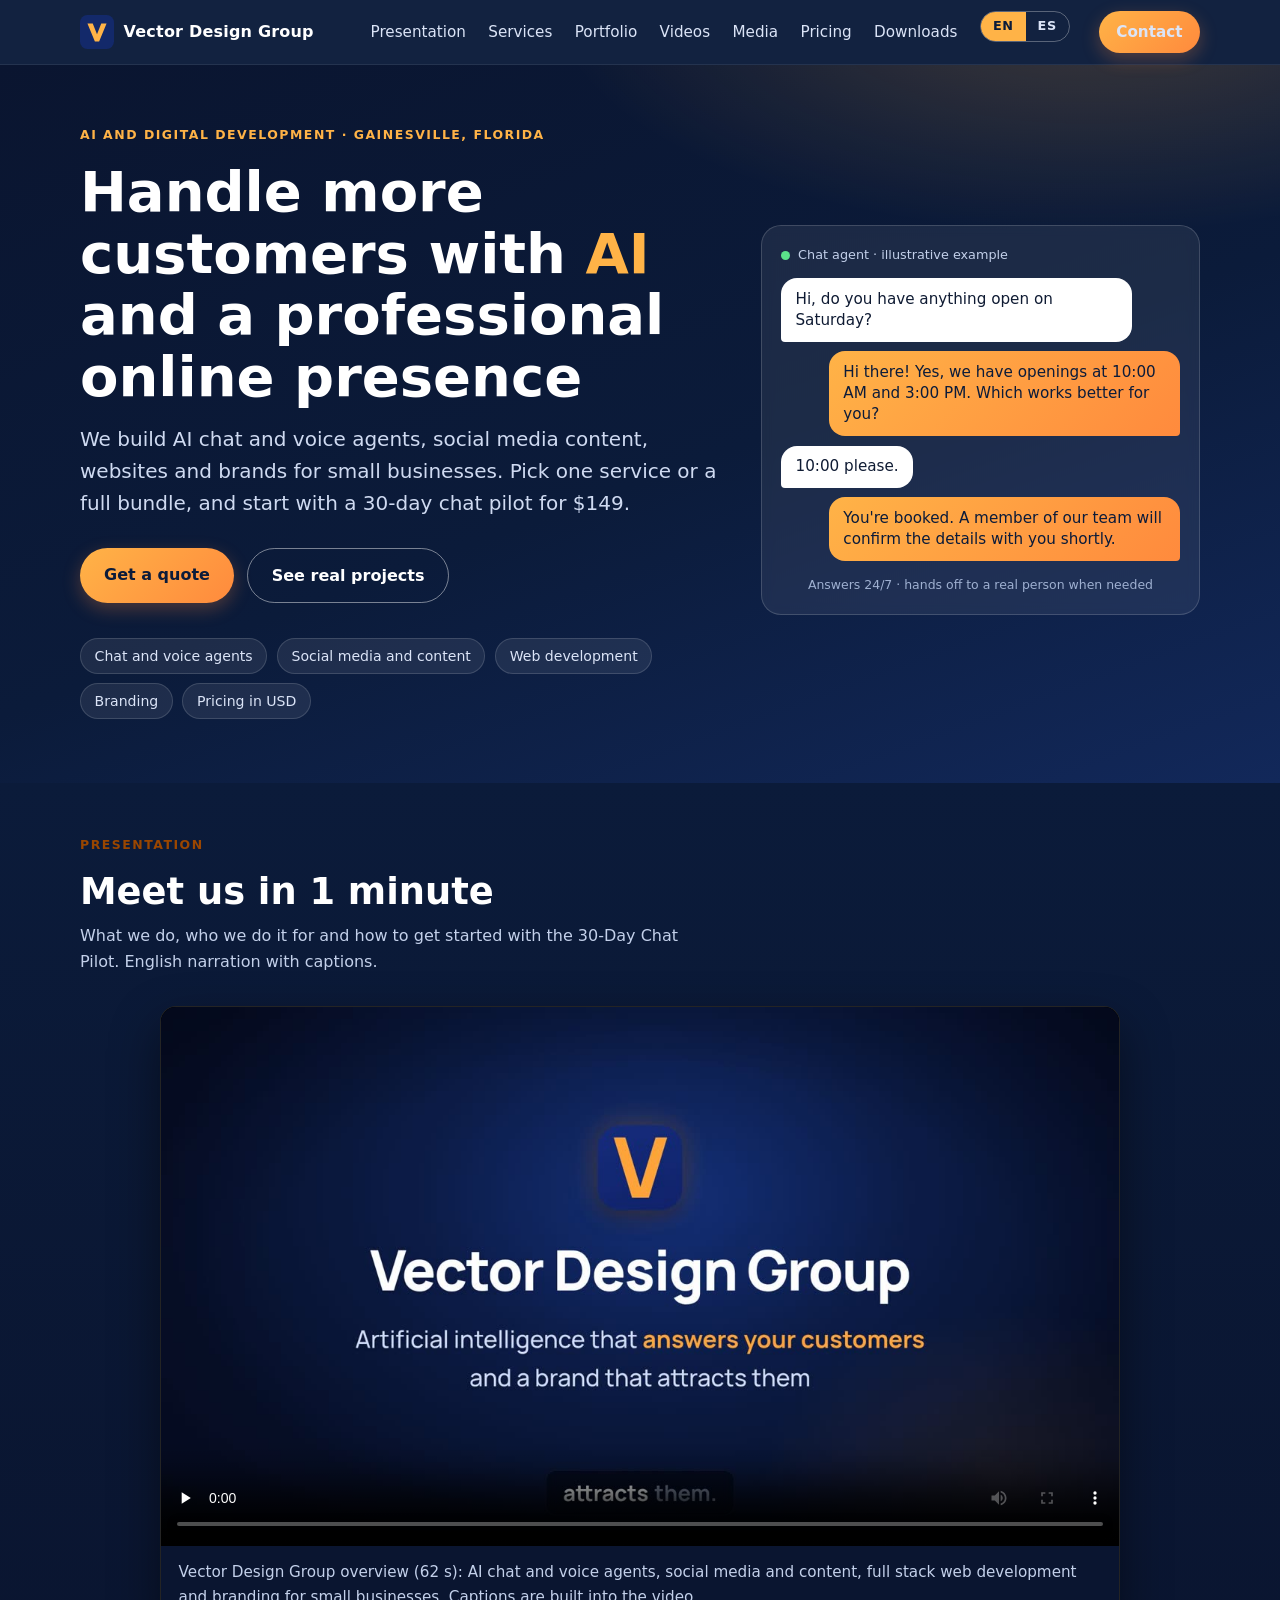
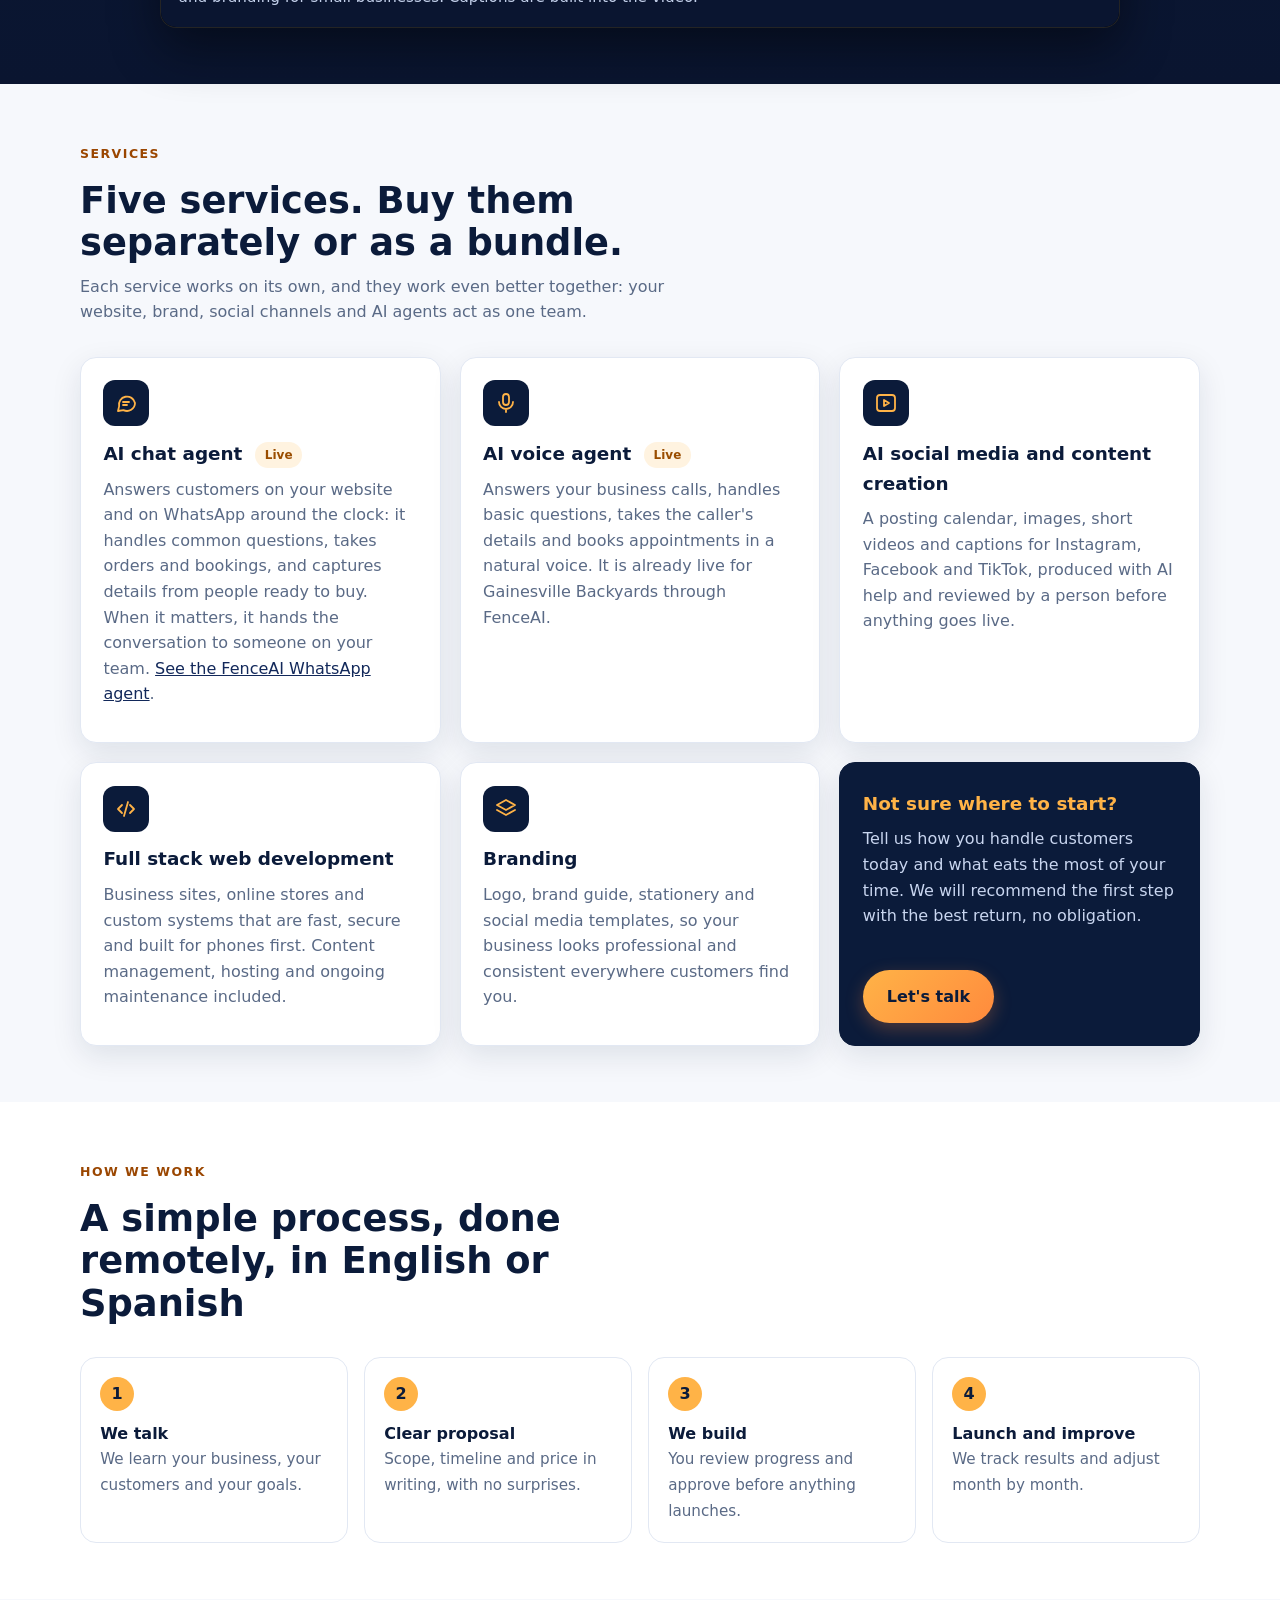
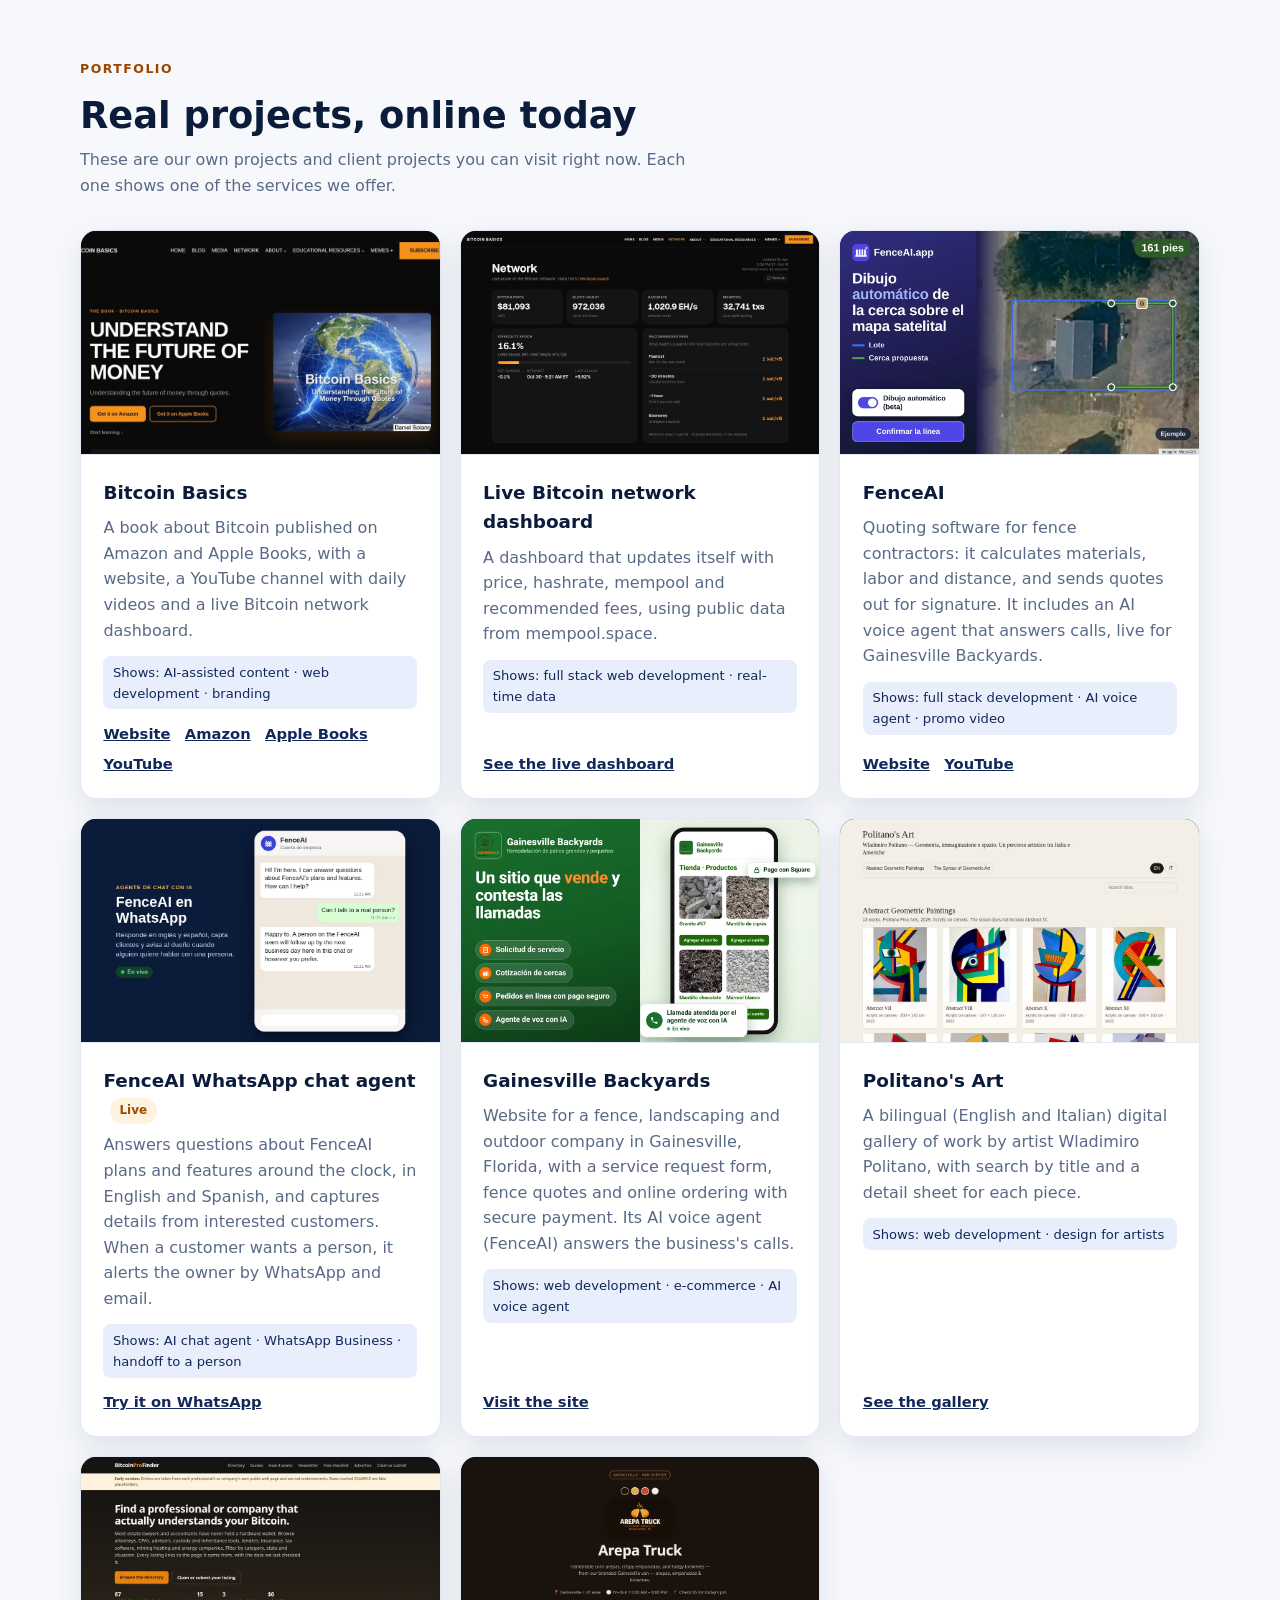
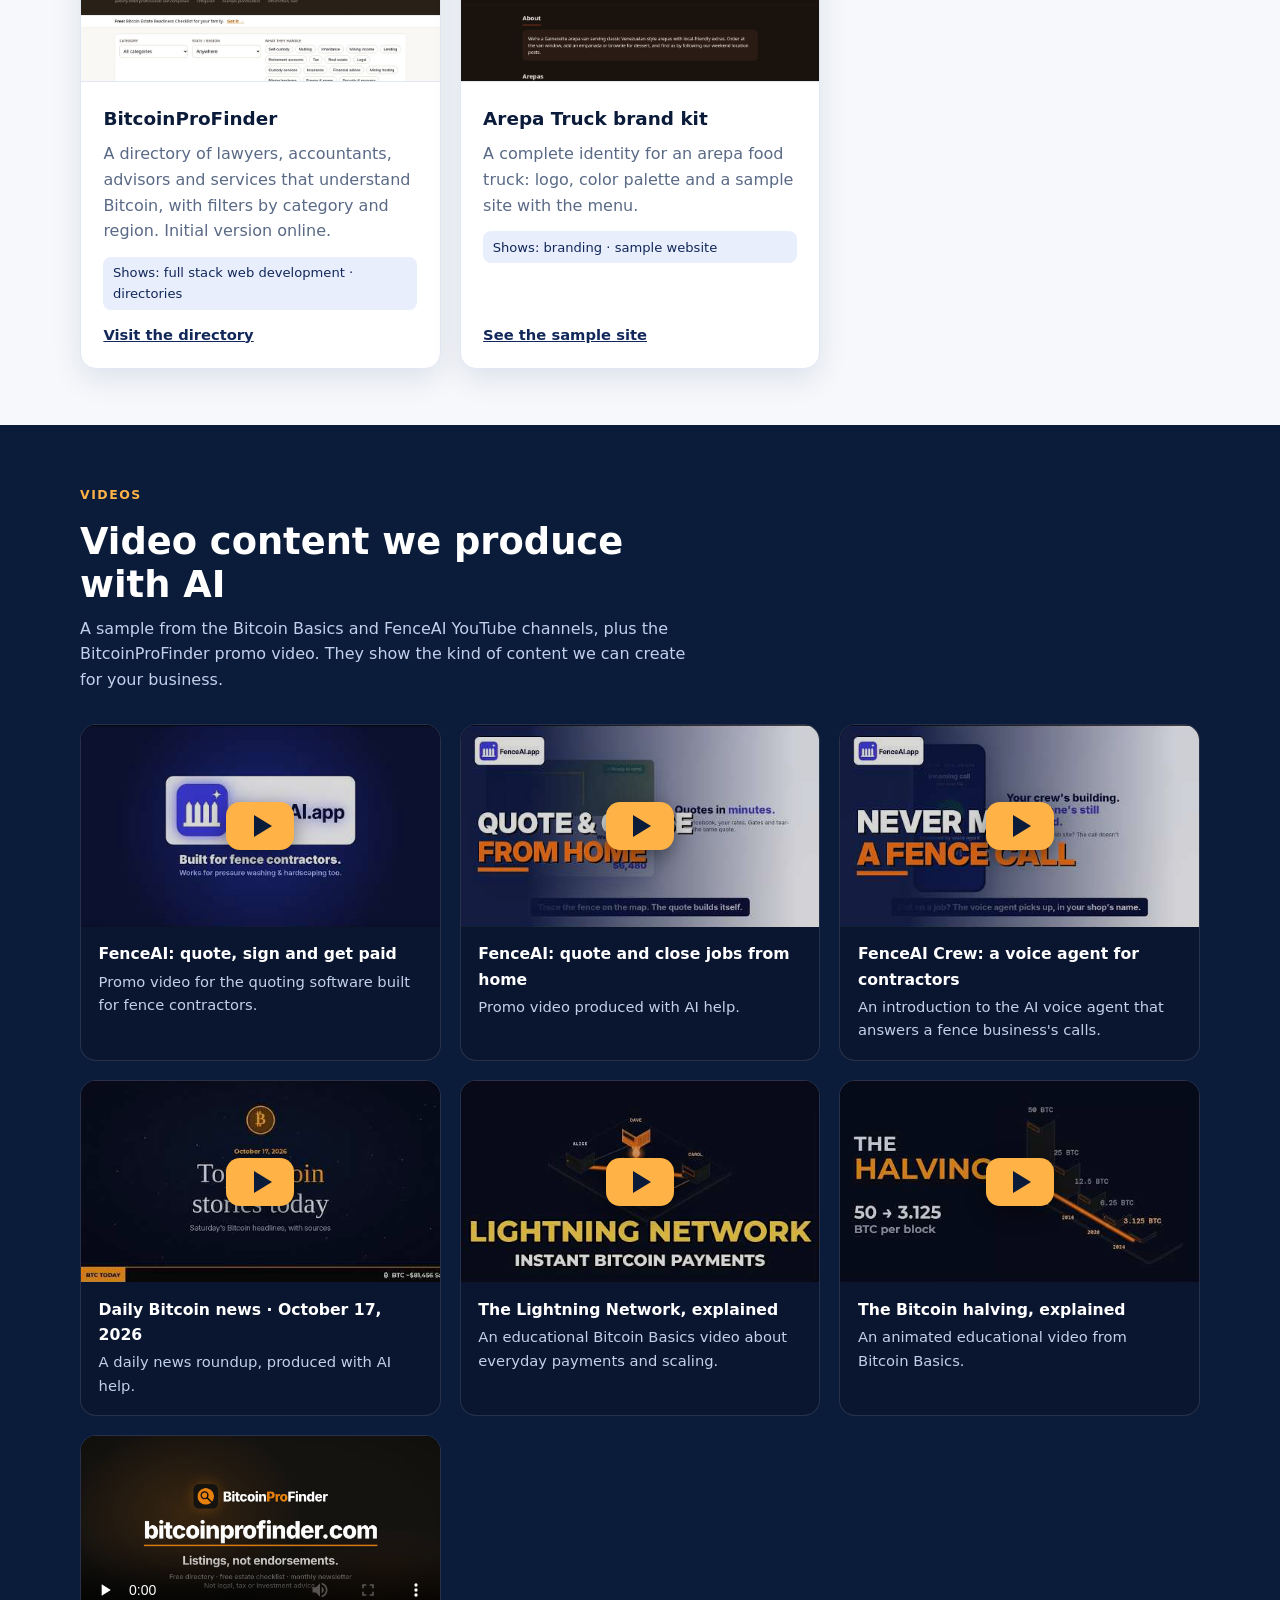
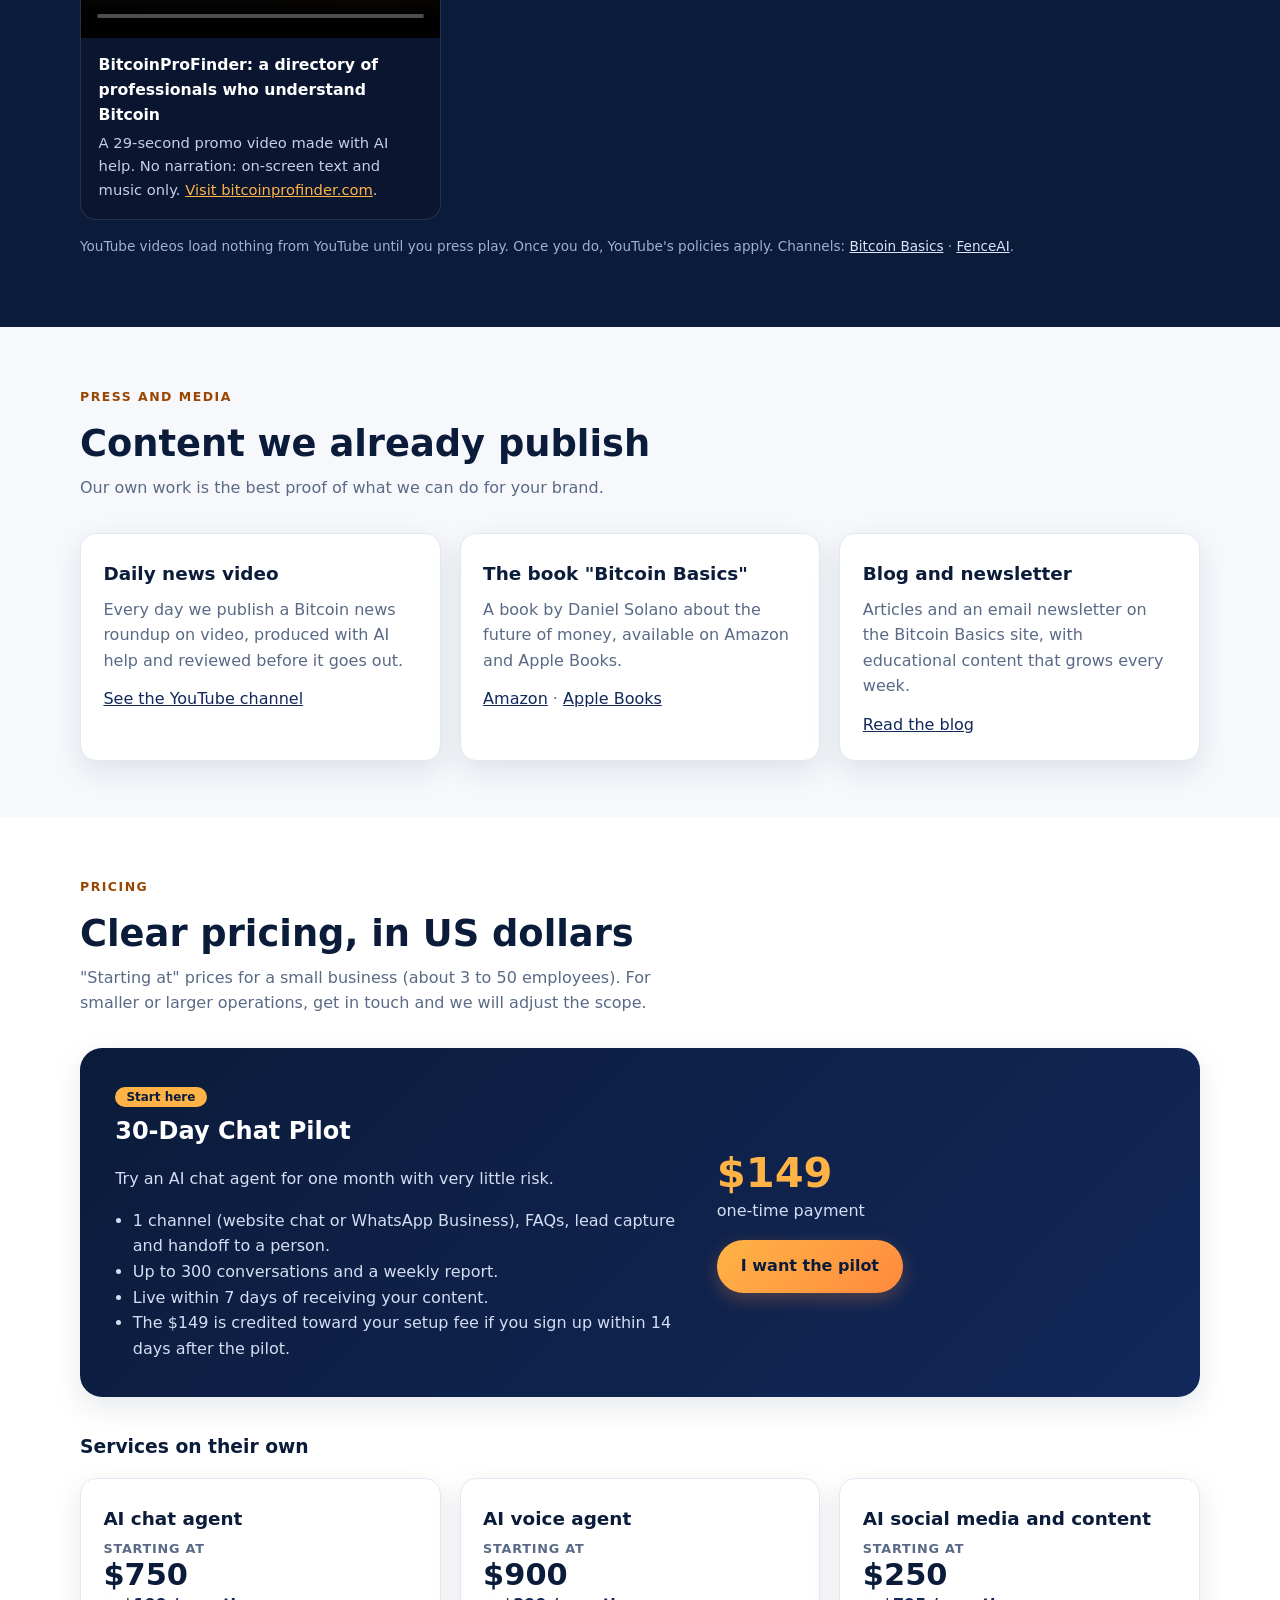
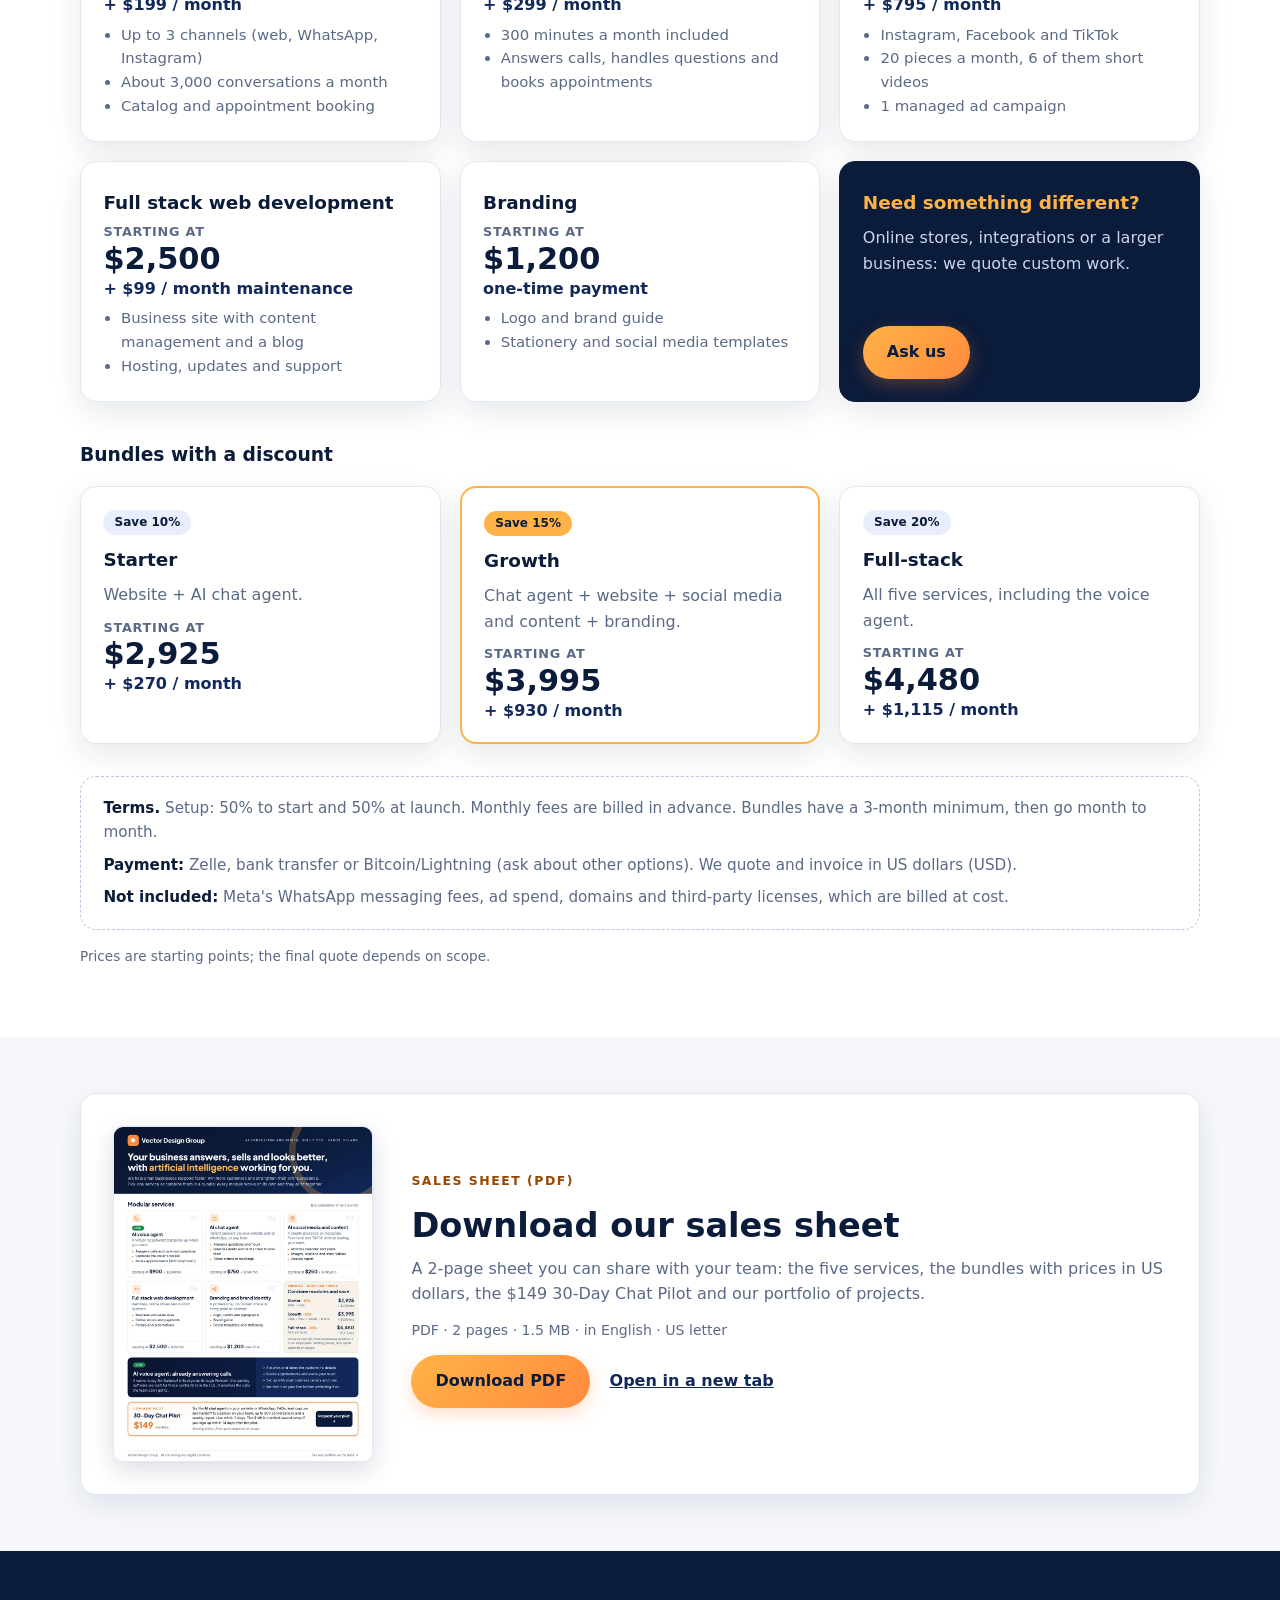
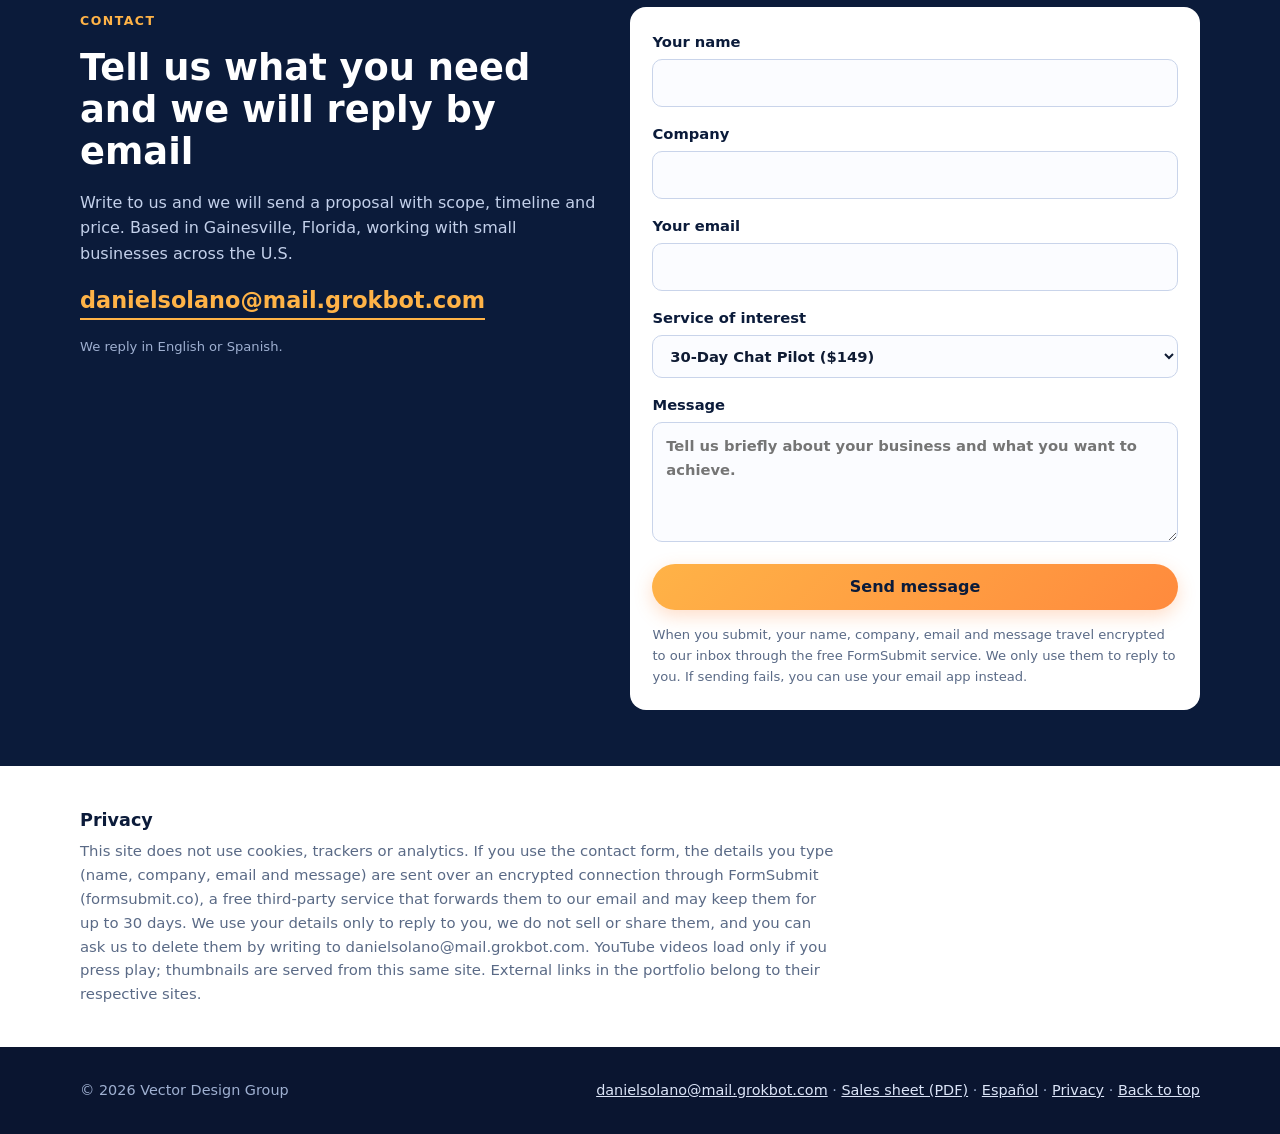
==== commit 50c44335: "Add English promo video and US sales sheet PDF to /en/" ====
--- a/en/index.html
+++ b/en/index.html
@@ -50,11 +50,13 @@
     </a>
     <button class="nav-toggle" aria-expanded="false" aria-controls="nav">Menu</button>
     <nav class="nav" id="nav" aria-label="Main">
+      <a href="#presentation">Presentation</a>
       <a href="#services">Services</a>
       <a href="#portfolio">Portfolio</a>
       <a href="#videos">Videos</a>
       <a href="#media">Media</a>
       <a href="#pricing">Pricing</a>
+      <a href="#download">Downloads</a>
       <span class="langsw" role="group" aria-label="Language"><a href="./" lang="en" hreflang="en" aria-current="true">EN</a><a href="../" lang="es" hreflang="es">ES</a></span>
       <a class="btn" href="#contact">Contact</a>
     </nav>
@@ -84,6 +86,23 @@
     <p class="msg out">You're booked. A member of our team will confirm the details with you shortly.</p>
     <p class="mock-foot">Answers 24/7 · hands off to a real person when needed</p>
    </aside>
+  </div>
+</section>
+
+<section class="promo" id="presentation">
+  <div class="wrap">
+    <div class="sec-head">
+      <span class="eyebrow">Presentation</span>
+      <h2>Meet us in 1 minute</h2>
+      <p>What we do, who we do it for and how to get started with the 30-Day Chat Pilot. English narration with captions.</p>
+    </div>
+    <figure class="player">
+      <video controls preload="none" playsinline poster="../assets/promo-en-poster.jpg" width="1920" height="1080" aria-describedby="promo-desc">
+        <source src="../assets/promo-en-16x9.mp4" type="video/mp4">
+        Your browser cannot play this video. You can <a href="../assets/promo-en-16x9.mp4">download it here</a>.
+      </video>
+      <figcaption id="promo-desc">Vector Design Group overview (62 s): AI chat and voice agents, social media and content, full stack web development and branding for small businesses. Captions are built into the video.</figcaption>
+    </figure>
   </div>
 </section>
 
@@ -363,6 +382,27 @@
       <p style="margin:0"><strong>Not included:</strong> Meta's WhatsApp messaging fees, ad spend, domains and third-party licenses, which are billed at cost.</p>
     </div>
     <p class="fine">Prices are starting points; the final quote depends on scope.</p>
+  </div>
+</section>
+
+<section id="download">
+  <div class="wrap">
+    <div class="dl">
+      <a class="dl-thumb" href="../assets/Vector-Design-Group-Sales-Sheet-USA.pdf" target="_blank" rel="noopener" aria-label="Open the Vector Design Group sales sheet as a PDF">
+        <picture>
+          <source srcset="../assets/presentation-preview-en.webp" type="image/webp">
+          <img src="../assets/presentation-preview-en.jpg" width="900" height="1165" loading="lazy" decoding="async" alt="Preview of page one of the Vector Design Group sales sheet: modular services, bundles and prices in US dollars.">
+        </picture>
+      </a>
+      <div class="dl-body">
+        <span class="eyebrow dl-eyebrow">Sales sheet (PDF)</span>
+        <h2>Download our sales sheet</h2>
+        <p>A 2-page sheet you can share with your team: the five services, the bundles with prices in US dollars, the $149 30-Day Chat Pilot and our portfolio of projects.</p>
+        <p class="dl-meta">PDF · 2 pages · 1.5 MB · in English · US letter</p>
+        <p><a class="btn" href="../assets/Vector-Design-Group-Sales-Sheet-USA.pdf" download="Vector-Design-Group-Sales-Sheet-USA.pdf">Download PDF</a>
+        <a class="dl-alt" href="../assets/Vector-Design-Group-Sales-Sheet-USA.pdf" target="_blank" rel="noopener">Open in a new tab</a></p>
+      </div>
+    </div>
   </div>
 </section>
 
@@ -416,7 +456,7 @@
 <footer>
   <div class="wrap foot">
     <span>© 2026 <span data-brand>Vector Design Group</span></span>
-    <span><a href="mailto:danielsolano@mail.grokbot.com">danielsolano@mail.grokbot.com</a> · <a href="../">Español</a> · <a href="#privacy">Privacy</a> · <a href="#home">Back to top</a></span>
+    <span><a href="mailto:danielsolano@mail.grokbot.com">danielsolano@mail.grokbot.com</a> · <a href="../assets/Vector-Design-Group-Sales-Sheet-USA.pdf" target="_blank" rel="noopener">Sales sheet (PDF)</a> · <a href="../">Español</a> · <a href="#privacy">Privacy</a> · <a href="#home">Back to top</a></span>
   </div>
 </footer>
 
